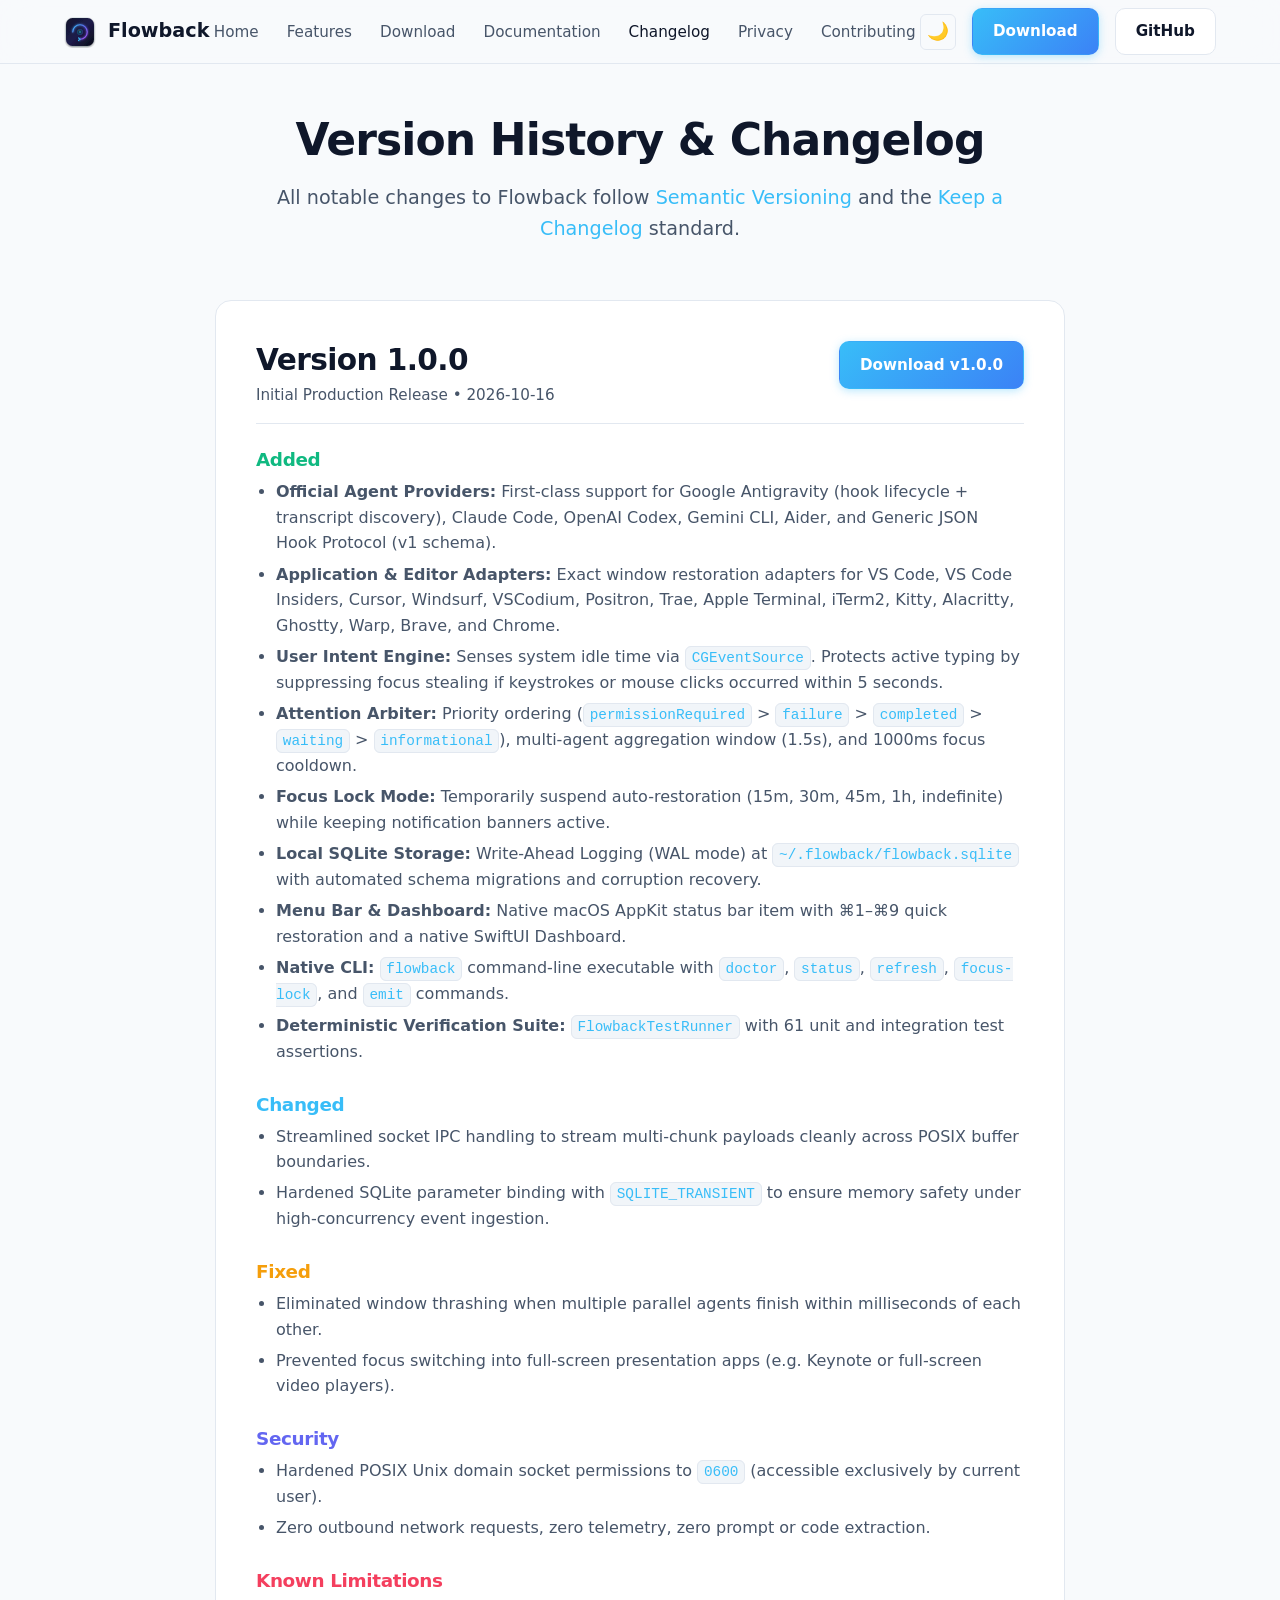
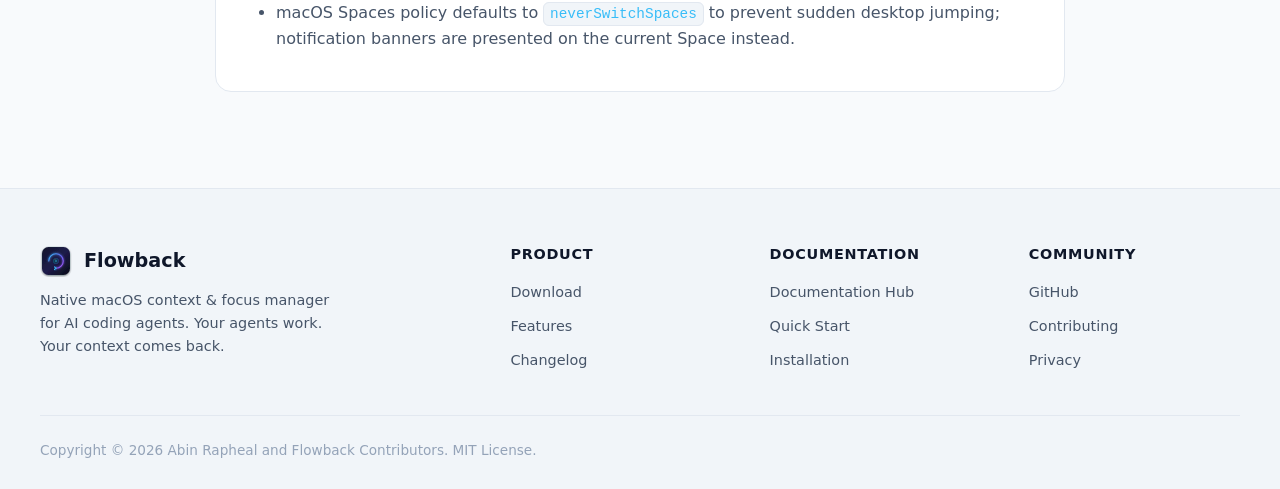
==== Website/changelog/index.html @ 53be1f95 "feat(website): create static marketing, documentation, and download website" ====
<!DOCTYPE html>
<html lang="en" data-theme="dark">
<head>
  <meta charset="UTF-8">
  <meta name="viewport" content="width=device-width, initial-scale=1.0">
  <title>Changelog — Flowback Version History & Release Notes</title>
  <meta name="description" content="Detailed release history and changelog for Flowback macOS focus manager: new features, bug fixes, performance improvements, and known limitations.">
  <link rel="canonical" href="https://rapheljr.github.io/flowback/changelog/">
  
  <meta property="og:type" content="website">
  <meta property="og:url" content="https://rapheljr.github.io/flowback/changelog/">
  <meta property="og:title" content="Flowback Changelog & Release Notes">
  <meta property="og:description" content="Track every versioned release of Flowback for macOS.">
  <meta property="og:image" content="https://rapheljr.github.io/flowback/assets/flowback-banner.svg">

  <link rel="icon" type="image/svg+xml" href="../assets/flowback-icon.svg">
  <link rel="stylesheet" href="../css/main.css">
</head>
<body>

  <!-- Navigation Bar -->
  <header class="site-header">
    <div class="header-container">
      <a href="../" class="brand" aria-label="Flowback Home">
        <img src="../assets/flowback-icon.svg" alt="Flowback Logo" class="brand-icon">
        <span>Flowback</span>
      </a>

      <nav>
        <ul class="nav-links" id="navLinks">
          <li><a href="../">Home</a></li>
          <li><a href="../features/">Features</a></li>
          <li><a href="../download/">Download</a></li>
          <li><a href="../docs/">Documentation</a></li>
          <li><a href="./" class="active">Changelog</a></li>
          <li><a href="../privacy/">Privacy</a></li>
          <li><a href="../contributing/">Contributing</a></li>
        </ul>
      </nav>

      <div class="nav-actions">
        <button class="theme-toggle" id="themeToggle" title="Toggle color theme" aria-label="Toggle theme">☀️</button>
        <a href="../download/" class="btn btn-primary">Download</a>
        <a href="https://github.com/rapheljr/flowback" class="btn btn-secondary" target="_blank" rel="noopener noreferrer">GitHub</a>
        <button class="mobile-menu-btn" id="mobileMenuBtn" aria-label="Toggle navigation menu">☰</button>
      </div>
    </div>
  </header>

  <main class="container">
    <div class="page-header">
      <h1>Version History &amp; Changelog</h1>
      <p>All notable changes to Flowback follow <a href="https://semver.org/" target="_blank" rel="noopener noreferrer">Semantic Versioning</a> and the <a href="https://keepachangelog.com/" target="_blank" rel="noopener noreferrer">Keep a Changelog</a> standard.</p>
    </div>

    <!-- Release Entry: v1.0.0 -->
    <article class="card" style="max-width: 850px; margin: 0 auto 3rem auto; padding: 2.5rem;">
      <div style="display: flex; justify-content: space-between; align-items: baseline; flex-wrap: wrap; gap: 1rem; margin-bottom: 1.5rem; border-bottom: 1px solid var(--border-subtle); padding-bottom: 1rem;">
        <div>
          <h2 style="margin: 0; font-size: 1.85rem;">Version 1.0.0</h2>
          <div style="color: var(--text-secondary); font-size: 0.95rem; margin-top: 0.25rem;">Initial Production Release • 2026-10-16</div>
        </div>
        <div>
          <a href="../download/" class="btn btn-primary">Download v1.0.0</a>
        </div>
      </div>

      <div style="display: flex; flex-direction: column; gap: 1.75rem;">
        <!-- Added -->
        <div>
          <h3 style="color: var(--accent-emerald); font-size: 1.15rem; margin-bottom: 0.5rem;">Added</h3>
          <ul style="margin-left: 1.25rem; color: var(--text-secondary); display: flex; flex-direction: column; gap: 0.35rem;">
            <li><strong>Official Agent Providers:</strong> First-class support for Google Antigravity (hook lifecycle + transcript discovery), Claude Code, OpenAI Codex, Gemini CLI, Aider, and Generic JSON Hook Protocol (v1 schema).</li>
            <li><strong>Application &amp; Editor Adapters:</strong> Exact window restoration adapters for VS Code, VS Code Insiders, Cursor, Windsurf, VSCodium, Positron, Trae, Apple Terminal, iTerm2, Kitty, Alacritty, Ghostty, Warp, Brave, and Chrome.</li>
            <li><strong>User Intent Engine:</strong> Senses system idle time via <code>CGEventSource</code>. Protects active typing by suppressing focus stealing if keystrokes or mouse clicks occurred within 5 seconds.</li>
            <li><strong>Attention Arbiter:</strong> Priority ordering (<code>permissionRequired</code> &gt; <code>failure</code> &gt; <code>completed</code> &gt; <code>waiting</code> &gt; <code>informational</code>), multi-agent aggregation window (1.5s), and 1000ms focus cooldown.</li>
            <li><strong>Focus Lock Mode:</strong> Temporarily suspend auto-restoration (15m, 30m, 45m, 1h, indefinite) while keeping notification banners active.</li>
            <li><strong>Local SQLite Storage:</strong> Write-Ahead Logging (WAL mode) at <code>~/.flowback/flowback.sqlite</code> with automated schema migrations and corruption recovery.</li>
            <li><strong>Menu Bar &amp; Dashboard:</strong> Native macOS AppKit status bar item with ⌘1–⌘9 quick restoration and a native SwiftUI Dashboard.</li>
            <li><strong>Native CLI:</strong> <code>flowback</code> command-line executable with <code>doctor</code>, <code>status</code>, <code>refresh</code>, <code>focus-lock</code>, and <code>emit</code> commands.</li>
            <li><strong>Deterministic Verification Suite:</strong> <code>FlowbackTestRunner</code> with 61 unit and integration test assertions.</li>
          </ul>
        </div>

        <!-- Changed -->
        <div>
          <h3 style="color: var(--accent-cyan); font-size: 1.15rem; margin-bottom: 0.5rem;">Changed</h3>
          <ul style="margin-left: 1.25rem; color: var(--text-secondary); display: flex; flex-direction: column; gap: 0.35rem;">
            <li>Streamlined socket IPC handling to stream multi-chunk payloads cleanly across POSIX buffer boundaries.</li>
            <li>Hardened SQLite parameter binding with <code>SQLITE_TRANSIENT</code> to ensure memory safety under high-concurrency event ingestion.</li>
          </ul>
        </div>

        <!-- Fixed -->
        <div>
          <h3 style="color: var(--accent-amber); font-size: 1.15rem; margin-bottom: 0.5rem;">Fixed</h3>
          <ul style="margin-left: 1.25rem; color: var(--text-secondary); display: flex; flex-direction: column; gap: 0.35rem;">
            <li>Eliminated window thrashing when multiple parallel agents finish within milliseconds of each other.</li>
            <li>Prevented focus switching into full-screen presentation apps (e.g. Keynote or full-screen video players).</li>
          </ul>
        </div>

        <!-- Security -->
        <div>
          <h3 style="color: var(--accent-indigo); font-size: 1.15rem; margin-bottom: 0.5rem;">Security</h3>
          <ul style="margin-left: 1.25rem; color: var(--text-secondary); display: flex; flex-direction: column; gap: 0.35rem;">
            <li>Hardened POSIX Unix domain socket permissions to <code>0600</code> (accessible exclusively by current user).</li>
            <li>Zero outbound network requests, zero telemetry, zero prompt or code extraction.</li>
          </ul>
        </div>

        <!-- Known Limitations -->
        <div>
          <h3 style="color: var(--accent-rose); font-size: 1.15rem; margin-bottom: 0.5rem;">Known Limitations</h3>
          <ul style="margin-left: 1.25rem; color: var(--text-secondary); display: flex; flex-direction: column; gap: 0.35rem;">
            <li>macOS Spaces policy defaults to <code>neverSwitchSpaces</code> to prevent sudden desktop jumping; notification banners are presented on the current Space instead.</li>
          </ul>
        </div>
      </div>
    </article>
  </main>

  <!-- Footer -->
  <footer class="site-footer">
    <div class="footer-container">
      <div class="footer-brand">
        <div class="brand">
          <img src="../assets/flowback-icon.svg" alt="Flowback" class="brand-icon">
          <span>Flowback</span>
        </div>
        <p>Native macOS context &amp; focus manager for AI coding agents. Your agents work. Your context comes back.</p>
      </div>
      <div class="footer-col">
        <h4>Product</h4>
        <ul>
          <li><a href="../download/">Download</a></li>
          <li><a href="../features/">Features</a></li>
          <li><a href="./">Changelog</a></li>
        </ul>
      </div>
      <div class="footer-col">
        <h4>Documentation</h4>
        <ul>
          <li><a href="../docs/">Documentation Hub</a></li>
          <li><a href="../docs/#quickstart">Quick Start</a></li>
          <li><a href="../docs/#installation">Installation</a></li>
        </ul>
      </div>
      <div class="footer-col">
        <h4>Community</h4>
        <ul>
          <li><a href="https://github.com/rapheljr/flowback" target="_blank" rel="noopener noreferrer">GitHub</a></li>
          <li><a href="../contributing/">Contributing</a></li>
          <li><a href="../privacy/">Privacy</a></li>
        </ul>
      </div>
    </div>
    <div class="footer-bottom">
      <div>Copyright &copy; 2026 Abin Rapheal and Flowback Contributors. MIT License.</div>
    </div>
  </footer>

  <script src="../js/main.js"></script>
</body>
</html>
---- Website/css/main.css ----
/* Flowback Modern Design System - macOS Native Aesthetic */

:root {
  --font-sans: -apple-system, BlinkMacSystemFont, "SF Pro Display", "SF Pro Text", system-ui, -system-ui, sans-serif;
  --font-mono: "SF Mono", ui-monospace, Menlo, Monaco, Consolas, monospace;

  /* Color Palette - Dark Mode (Default) */
  --bg-primary: #0a0d14;
  --bg-secondary: #10141e;
  --bg-card: #151a26;
  --bg-card-hover: #1c2233;
  --bg-elevated: #22293d;
  --border-subtle: #232a3b;
  --border-bright: #38435d;
  
  --text-primary: #f8fafc;
  --text-secondary: #94a3b8;
  --text-muted: #64748b;
  --text-inverted: #0a0d14;

  --accent-cyan: #38bdf8;
  --accent-blue: #3b82f6;
  --accent-indigo: #6366f1;
  --accent-purple: #a855f7;
  --accent-emerald: #10b981;
  --accent-amber: #f59e0b;
  --accent-rose: #f43f5e;

  --shadow-sm: 0 1px 2px rgba(0, 0, 0, 0.4);
  --shadow-md: 0 4px 12px rgba(0, 0, 0, 0.5);
  --shadow-lg: 0 12px 32px rgba(0, 0, 0, 0.65);
  --shadow-glow: 0 0 32px rgba(56, 189, 248, 0.15);

  --radius-sm: 6px;
  --radius-md: 10px;
  --radius-lg: 16px;
  --radius-full: 9999px;

  --max-width: 1200px;
  --header-height: 64px;
}

[data-theme="light"] {
  --bg-primary: #f8fafc;
  --bg-secondary: #f1f5f9;
  --bg-card: #ffffff;
  --bg-card-hover: #f8fafc;
  --bg-elevated: #e2e8f0;
  --border-subtle: #e2e8f0;
  --border-bright: #cbd5e1;
  
  --text-primary: #0f172a;
  --text-secondary: #475569;
  --text-muted: #94a3b8;
  --text-inverted: #ffffff;

  --shadow-sm: 0 1px 2px rgba(0, 0, 0, 0.05);
  --shadow-md: 0 4px 12px rgba(0, 0, 0, 0.08);
  --shadow-lg: 0 12px 32px rgba(0, 0, 0, 0.12);
  --shadow-glow: 0 0 32px rgba(56, 189, 248, 0.2);
}

/* Base Styles */
* {
  box-sizing: border-box;
  margin: 0;
  padding: 0;
}

html {
  font-family: var(--font-sans);
  background-color: var(--bg-primary);
  color: var(--text-primary);
  line-height: 1.6;
  scroll-behavior: smooth;
  -webkit-font-smoothing: antialiased;
}

body {
  min-height: 100vh;
  display: flex;
  flex-direction: column;
  background-color: var(--bg-primary);
}

a {
  color: var(--accent-cyan);
  text-decoration: none;
  transition: color 0.15s ease;
}

a:hover {
  color: var(--accent-blue);
}

p {
  margin-bottom: 1rem;
  color: var(--text-secondary);
}

h1, h2, h3, h4, h5, h6 {
  color: var(--text-primary);
  font-weight: 700;
  line-height: 1.25;
  margin-bottom: 0.75rem;
  letter-spacing: -0.02em;
}

h1 { font-size: 2.75rem; }
h2 { font-size: 2rem; }
h3 { font-size: 1.35rem; }

code, pre {
  font-family: var(--font-mono);
}

code {
  background-color: var(--bg-secondary);
  color: var(--accent-cyan);
  padding: 0.2em 0.4em;
  border-radius: var(--radius-sm);
  font-size: 0.9em;
  border: 1px solid var(--border-subtle);
}

pre {
  background-color: var(--bg-secondary);
  border: 1px solid var(--border-subtle);
  border-radius: var(--radius-md);
  padding: 1.25rem;
  overflow-x: auto;
  margin-bottom: 1.25rem;
  color: var(--text-primary);
  font-size: 0.9rem;
}

pre code {
  background: none;
  border: none;
  padding: 0;
  color: inherit;
}

/* Header & Navigation */
.site-header {
  position: sticky;
  top: 0;
  z-index: 100;
  height: var(--header-height);
  background-color: rgba(10, 13, 20, 0.85);
  backdrop-filter: blur(16px);
  -webkit-backdrop-filter: blur(16px);
  border-bottom: 1px solid var(--border-subtle);
  display: flex;
  align-items: center;
}

[data-theme="light"] .site-header {
  background-color: rgba(248, 250, 252, 0.85);
}

.header-container {
  max-width: var(--max-width);
  width: 100%;
  margin: 0 auto;
  padding: 0 1.5rem;
  display: flex;
  align-items: center;
  justify-content: space-between;
}

.brand {
  display: flex;
  align-items: center;
  gap: 0.75rem;
  font-size: 1.2rem;
  font-weight: 800;
  color: var(--text-primary);
}

.brand-icon {
  width: 32px;
  height: 32px;
  border-radius: 8px;
}

.nav-links {
  display: flex;
  align-items: center;
  gap: 1.75rem;
  list-style: none;
}

.nav-links a {
  color: var(--text-secondary);
  font-size: 0.95rem;
  font-weight: 500;
}

.nav-links a:hover,
.nav-links a.active {
  color: var(--text-primary);
}

.nav-actions {
  display: flex;
  align-items: center;
  gap: 1rem;
}

.theme-toggle {
  background: none;
  border: 1px solid var(--border-subtle);
  color: var(--text-secondary);
  width: 36px;
  height: 36px;
  border-radius: var(--radius-sm);
  cursor: pointer;
  display: flex;
  align-items: center;
  justify-content: center;
  font-size: 1.1rem;
  transition: all 0.15s ease;
}

.theme-toggle:hover {
  background-color: var(--bg-card);
  color: var(--text-primary);
  border-color: var(--border-bright);
}

.mobile-menu-btn {
  display: none;
  background: none;
  border: 1px solid var(--border-subtle);
  color: var(--text-primary);
  padding: 0.5rem;
  border-radius: var(--radius-sm);
  cursor: pointer;
}

/* Buttons */
.btn {
  display: inline-flex;
  align-items: center;
  justify-content: center;
  gap: 0.5rem;
  padding: 0.65rem 1.25rem;
  font-size: 0.95rem;
  font-weight: 600;
  border-radius: var(--radius-md);
  cursor: pointer;
  transition: all 0.15s ease;
  border: 1px solid transparent;
}

.btn-primary {
  background: linear-gradient(135deg, var(--accent-cyan), var(--accent-blue));
  color: #ffffff;
  box-shadow: 0 2px 8px rgba(56, 189, 248, 0.35);
}

.btn-primary:hover {
  box-shadow: 0 4px 16px rgba(56, 189, 248, 0.5);
  color: #ffffff;
  transform: translateY(-1px);
}

.btn-secondary {
  background-color: var(--bg-card);
  border-color: var(--border-subtle);
  color: var(--text-primary);
}

.btn-secondary:hover {
  background-color: var(--bg-card-hover);
  border-color: var(--border-bright);
  color: var(--text-primary);
  transform: translateY(-1px);
}

.btn-lg {
  padding: 0.85rem 1.75rem;
  font-size: 1.05rem;
}

/* Badges */
.badge {
  display: inline-flex;
  align-items: center;
  gap: 0.35rem;
  padding: 0.25rem 0.65rem;
  border-radius: var(--radius-full);
  font-size: 0.75rem;
  font-weight: 700;
  text-transform: uppercase;
  letter-spacing: 0.05em;
}

.badge-supported {
  background-color: rgba(16, 185, 129, 0.15);
  color: var(--accent-emerald);
  border: 1px solid rgba(16, 185, 129, 0.3);
}

.badge-partial {
  background-color: rgba(245, 158, 11, 0.15);
  color: var(--accent-amber);
  border: 1px solid rgba(245, 158, 11, 0.3);
}

.badge-planned {
  background-color: rgba(99, 102, 241, 0.15);
  color: var(--accent-indigo);
  border: 1px solid rgba(99, 102, 241, 0.3);
}

.badge-neutral {
  background-color: var(--bg-secondary);
  color: var(--text-secondary);
  border: 1px solid var(--border-subtle);
}

/* Layout Containers */
.container {
  max-width: var(--max-width);
  margin: 0 auto;
  padding: 3rem 1.5rem;
  width: 100%;
}

.page-header {
  text-align: center;
  max-width: 800px;
  margin: 0 auto 3.5rem auto;
}

.page-header h1 {
  margin-bottom: 1rem;
}

.page-header p {
  font-size: 1.2rem;
  color: var(--text-secondary);
}

/* Hero Section */
.hero {
  padding: 4.5rem 1.5rem 3rem 1.5rem;
  text-align: center;
  position: relative;
  overflow: hidden;
}

.hero-tagline {
  font-size: 1.05rem;
  font-weight: 700;
  text-transform: uppercase;
  letter-spacing: 0.1em;
  color: var(--accent-cyan);
  margin-bottom: 1rem;
}

.hero h1 {
  font-size: 3.5rem;
  font-weight: 800;
  letter-spacing: -0.03em;
  max-width: 850px;
  margin: 0 auto 1.5rem auto;
  background: linear-gradient(135deg, var(--text-primary) 30%, var(--text-secondary));
  -webkit-background-clip: text;
  -webkit-text-fill-color: transparent;
}

.hero p {
  font-size: 1.25rem;
  max-width: 680px;
  margin: 0 auto 2rem auto;
  color: var(--text-secondary);
}

.hero-actions {
  display: flex;
  justify-content: center;
  gap: 1rem;
  margin-bottom: 2.5rem;
  flex-wrap: wrap;
}

.hero-preview {
  max-width: 960px;
  margin: 0 auto;
  border-radius: var(--radius-lg);
  overflow: hidden;
  box-shadow: var(--shadow-lg), var(--shadow-glow);
  border: 1px solid var(--border-bright);
}

.hero-preview img,
.hero-preview svg {
  width: 100%;
  height: auto;
  display: block;
}

/* Grid Layouts */
.grid-2 {
  display: grid;
  grid-template-columns: repeat(2, 1fr);
  gap: 2rem;
}

.grid-3 {
  display: grid;
  grid-template-columns: repeat(3, 1fr);
  gap: 1.75rem;
}

/* Cards */
.card {
  background-color: var(--bg-card);
  border: 1px solid var(--border-subtle);
  border-radius: var(--radius-lg);
  padding: 1.75rem;
  transition: all 0.2s ease;
}

.card:hover {
  background-color: var(--bg-card-hover);
  border-color: var(--border-bright);
  transform: translateY(-2px);
  box-shadow: var(--shadow-md);
}

.card-icon {
  font-size: 1.8rem;
  margin-bottom: 1rem;
  color: var(--accent-cyan);
}

.card h3 {
  margin-bottom: 0.5rem;
}

/* Comparison Table */
.table-container {
  overflow-x: auto;
  margin: 2rem 0;
  border: 1px solid var(--border-subtle);
  border-radius: var(--radius-lg);
  background-color: var(--bg-card);
}

table {
  width: 100%;
  border-collapse: collapse;
  text-align: left;
}

th, td {
  padding: 1rem 1.25rem;
  border-bottom: 1px solid var(--border-subtle);
}

th {
  background-color: var(--bg-secondary);
  color: var(--text-primary);
  font-weight: 600;
  font-size: 0.9rem;
  text-transform: uppercase;
  letter-spacing: 0.05em;
}

tr:last-child td {
  border-bottom: none;
}

/* FAQ Accordion */
.faq-list {
  display: flex;
  flex-direction: column;
  gap: 1rem;
  max-width: 800px;
  margin: 0 auto;
}

.faq-item {
  border: 1px solid var(--border-subtle);
  border-radius: var(--radius-md);
  background-color: var(--bg-card);
  overflow: hidden;
}

.faq-question {
  padding: 1.25rem;
  cursor: pointer;
  display: flex;
  justify-content: space-between;
  align-items: center;
  font-weight: 600;
  color: var(--text-primary);
}

.faq-question::after {
  content: "+";
  font-size: 1.25rem;
  color: var(--text-secondary);
}

.faq-item.active .faq-question::after {
  content: "−";
}

.faq-answer {
  display: none;
  padding: 0 1.25rem 1.25rem 1.25rem;
  color: var(--text-secondary);
}

.faq-item.active .faq-answer {
  display: block;
}

/* Footer */
.site-footer {
  margin-top: auto;
  background-color: var(--bg-secondary);
  border-top: 1px solid var(--border-subtle);
  padding: 3.5rem 1.5rem 2rem 1.5rem;
}

.footer-container {
  max-width: var(--max-width);
  margin: 0 auto;
  display: grid;
  grid-template-columns: 2fr repeat(3, 1fr);
  gap: 3rem;
  margin-bottom: 2.5rem;
}

.footer-brand p {
  margin-top: 0.75rem;
  max-width: 300px;
  font-size: 0.9rem;
}

.footer-col h4 {
  font-size: 0.9rem;
  text-transform: uppercase;
  letter-spacing: 0.05em;
  color: var(--text-primary);
  margin-bottom: 1rem;
}

.footer-col ul {
  list-style: none;
  display: flex;
  flex-direction: column;
  gap: 0.5rem;
}

.footer-col a {
  color: var(--text-secondary);
  font-size: 0.9rem;
}

.footer-col a:hover {
  color: var(--text-primary);
}

.footer-bottom {
  max-width: var(--max-width);
  margin: 0 auto;
  padding-top: 1.5rem;
  border-top: 1px solid var(--border-subtle);
  display: flex;
  justify-content: space-between;
  align-items: center;
  font-size: 0.85rem;
  color: var(--text-muted);
}

/* Responsive Media Queries */
@media (max-width: 900px) {
  .hero h1 { font-size: 2.5rem; }
  .grid-3 { grid-template-columns: 1fr; }
  .grid-2 { grid-template-columns: 1fr; }
  .footer-container { grid-template-columns: 1fr 1fr; }
}

@media (max-width: 680px) {
  .nav-links { display: none; }
  .nav-links.open {
    display: flex;
    flex-direction: column;
    position: absolute;
    top: var(--header-height);
    left: 0;
    right: 0;
    background-color: var(--bg-card);
    padding: 1.5rem;
    border-bottom: 1px solid var(--border-subtle);
    gap: 1rem;
  }
  .mobile-menu-btn { display: block; }
  .footer-container { grid-template-columns: 1fr; }
  .footer-bottom { flex-direction: column; gap: 0.75rem; text-align: center; }
}
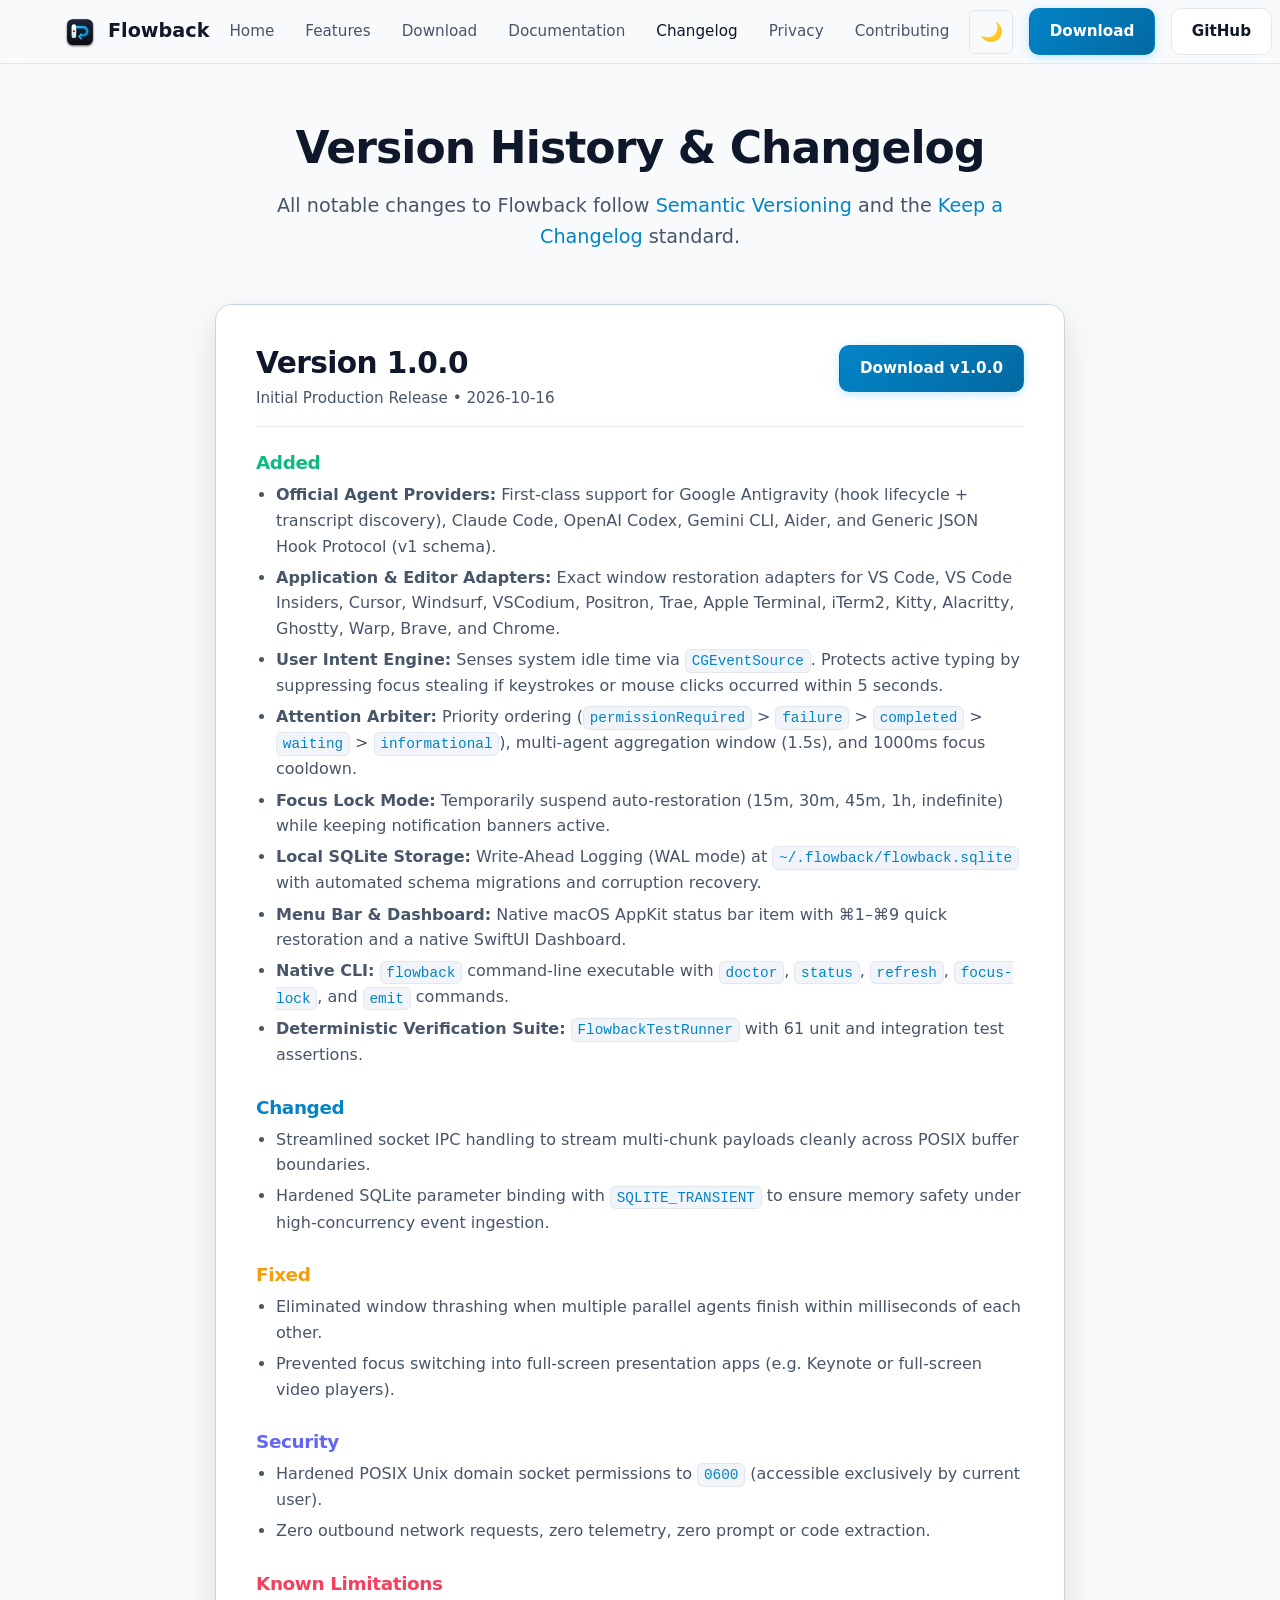
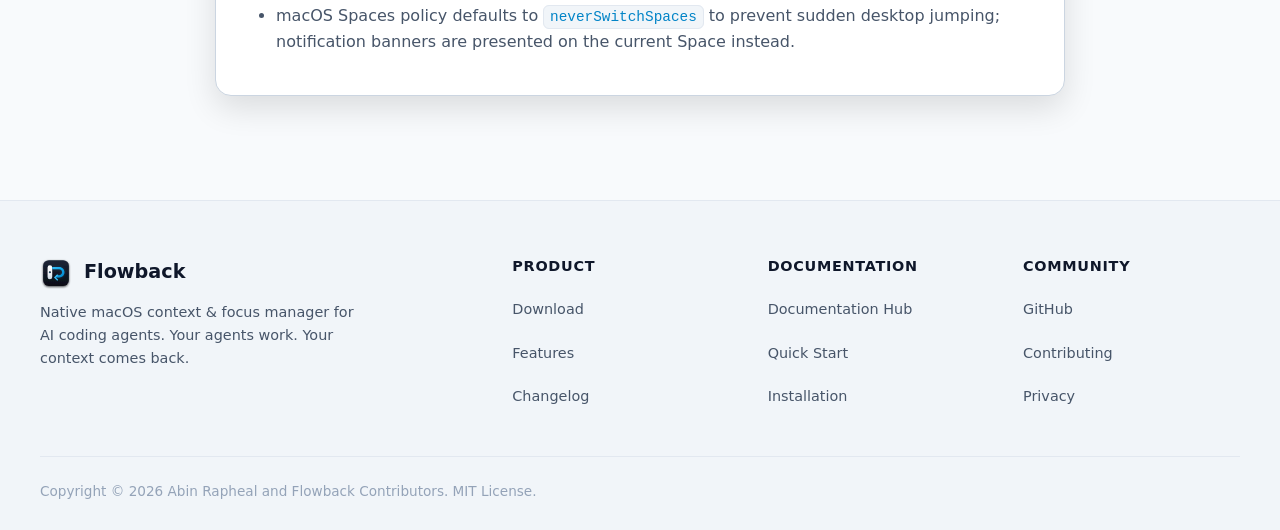
==== commit c29249d1: "fix(ci): update runners to macos-15, resolve SwiftLint violations, and enhance responsive website" ====
--- a/Website/changelog/index.html
+++ b/Website/changelog/index.html
@@ -17,6 +17,7 @@
   <link rel="stylesheet" href="../css/main.css">
 </head>
 <body>
+  <a href="#main" class="skip-link">Skip to main content</a>
 
   <!-- Navigation Bar -->
   <header class="site-header">
@@ -26,7 +27,7 @@
         <span>Flowback</span>
       </a>
 
-      <nav>
+      <nav aria-label="Primary Navigation">
         <ul class="nav-links" id="navLinks">
           <li><a href="../">Home</a></li>
           <li><a href="../features/">Features</a></li>
@@ -35,26 +36,30 @@
           <li><a href="./" class="active">Changelog</a></li>
           <li><a href="../privacy/">Privacy</a></li>
           <li><a href="../contributing/">Contributing</a></li>
+          <li class="mobile-nav-actions">
+            <a href="../download/" class="btn btn-primary">⬇️ Download for macOS</a>
+            <a href="https://github.com/rapheljr/flowback" class="btn btn-secondary" target="_blank" rel="noopener noreferrer">★ View on GitHub</a>
+          </li>
         </ul>
       </nav>
 
       <div class="nav-actions">
         <button class="theme-toggle" id="themeToggle" title="Toggle color theme" aria-label="Toggle theme">☀️</button>
-        <a href="../download/" class="btn btn-primary">Download</a>
-        <a href="https://github.com/rapheljr/flowback" class="btn btn-secondary" target="_blank" rel="noopener noreferrer">GitHub</a>
-        <button class="mobile-menu-btn" id="mobileMenuBtn" aria-label="Toggle navigation menu">☰</button>
+        <a href="../download/" class="btn btn-primary header-cta">Download</a>
+        <a href="https://github.com/rapheljr/flowback" class="btn btn-secondary header-cta" target="_blank" rel="noopener noreferrer">GitHub</a>
+        <button class="mobile-menu-btn" id="mobileMenuBtn" aria-label="Toggle navigation menu" aria-expanded="false" aria-controls="navLinks">☰</button>
       </div>
     </div>
   </header>
 
-  <main class="container">
+  <main id="main" class="container">
     <div class="page-header">
       <h1>Version History &amp; Changelog</h1>
       <p>All notable changes to Flowback follow <a href="https://semver.org/" target="_blank" rel="noopener noreferrer">Semantic Versioning</a> and the <a href="https://keepachangelog.com/" target="_blank" rel="noopener noreferrer">Keep a Changelog</a> standard.</p>
     </div>
 
     <!-- Release Entry: v1.0.0 -->
-    <article class="card" style="max-width: 850px; margin: 0 auto 3rem auto; padding: 2.5rem;">
+    <article class="card card-featured">
       <div style="display: flex; justify-content: space-between; align-items: baseline; flex-wrap: wrap; gap: 1rem; margin-bottom: 1.5rem; border-bottom: 1px solid var(--border-subtle); padding-bottom: 1rem;">
         <div>
           <h2 style="margin: 0; font-size: 1.85rem;">Version 1.0.0</h2>
--- a/Website/css/main.css
+++ b/Website/css/main.css
@@ -38,6 +38,7 @@
 
   --max-width: 1200px;
   --header-height: 64px;
+  --container-padding: clamp(1rem, 3.5vw, 1.5rem);
 }
 
 [data-theme="light"] {
@@ -54,10 +55,14 @@
   --text-muted: #94a3b8;
   --text-inverted: #ffffff;
 
+  /* WCAG AA/AAA compliant Deep Focus Blue for Light Mode per Brand Guidelines */
+  --accent-cyan: #0284c7;
+  --accent-blue: #0369a1;
+
   --shadow-sm: 0 1px 2px rgba(0, 0, 0, 0.05);
   --shadow-md: 0 4px 12px rgba(0, 0, 0, 0.08);
   --shadow-lg: 0 12px 32px rgba(0, 0, 0, 0.12);
-  --shadow-glow: 0 0 32px rgba(56, 189, 248, 0.2);
+  --shadow-glow: 0 0 32px rgba(2, 132, 199, 0.12);
 }
 
 /* Base Styles */
@@ -78,9 +83,42 @@
 
 body {
   min-height: 100vh;
+  min-height: 100dvh;
   display: flex;
   flex-direction: column;
   background-color: var(--bg-primary);
+  padding-left: env(safe-area-inset-left);
+  padding-right: env(safe-area-inset-right);
+}
+
+body.nav-open {
+  overflow: hidden;
+}
+
+/* Accessibility Focus States */
+:focus-visible {
+  outline: 2px solid var(--accent-cyan);
+  outline-offset: 3px;
+  border-radius: var(--radius-sm);
+}
+
+.skip-link {
+  position: absolute;
+  top: -120px;
+  left: 1rem;
+  background: var(--accent-cyan);
+  color: #000000;
+  padding: 0.75rem 1.25rem;
+  font-weight: 700;
+  border-radius: var(--radius-md);
+  z-index: 1000;
+  transition: top 0.2s ease;
+  text-decoration: none;
+  box-shadow: var(--shadow-md);
+}
+
+.skip-link:focus {
+  top: 1rem;
 }
 
 a {
@@ -96,6 +134,7 @@
 p {
   margin-bottom: 1rem;
   color: var(--text-secondary);
+  max-width: 75ch;
 }
 
 h1, h2, h3, h4, h5, h6 {
@@ -104,12 +143,14 @@
   line-height: 1.25;
   margin-bottom: 0.75rem;
   letter-spacing: -0.02em;
-}
-
-h1 { font-size: 2.75rem; }
-h2 { font-size: 2rem; }
-h3 { font-size: 1.35rem; }
-
+  overflow-wrap: break-word;
+}
+
+h1 { font-size: clamp(2.1rem, 4.5vw, 2.75rem); }
+h2 { font-size: clamp(1.6rem, 3.5vw, 2rem); }
+h3 { font-size: clamp(1.2rem, 2.5vw, 1.35rem); }
+
+/* Code & Pre */
 code, pre {
   font-family: var(--font-mono);
 }
@@ -121,6 +162,8 @@
   border-radius: var(--radius-sm);
   font-size: 0.9em;
   border: 1px solid var(--border-subtle);
+  overflow-wrap: break-word;
+  word-break: break-word;
 }
 
 pre {
@@ -128,10 +171,14 @@
   border: 1px solid var(--border-subtle);
   border-radius: var(--radius-md);
   padding: 1.25rem;
+  padding-top: 1.25rem;
   overflow-x: auto;
   margin-bottom: 1.25rem;
   color: var(--text-primary);
   font-size: 0.9rem;
+  max-width: 100%;
+  -webkit-overflow-scrolling: touch;
+  position: relative;
 }
 
 pre code {
@@ -139,6 +186,33 @@
   border: none;
   padding: 0;
   color: inherit;
+  white-space: pre;
+  word-break: normal;
+  overflow-wrap: normal;
+}
+
+/* Copy Button for Code Blocks */
+.copy-btn {
+  position: absolute;
+  right: 10px;
+  top: 10px;
+  font-size: 11px;
+  min-height: 28px;
+  min-width: 48px;
+  padding: 4px 10px;
+  background: var(--bg-card);
+  color: var(--text-secondary);
+  border: 1px solid var(--border-subtle);
+  border-radius: var(--radius-sm);
+  cursor: pointer;
+  transition: all 0.15s ease;
+  z-index: 2;
+}
+
+.copy-btn:hover {
+  background: var(--bg-card-hover);
+  color: var(--text-primary);
+  border-color: var(--border-bright);
 }
 
 /* Header & Navigation */
@@ -163,10 +237,11 @@
   max-width: var(--max-width);
   width: 100%;
   margin: 0 auto;
-  padding: 0 1.5rem;
+  padding: 0 var(--container-padding);
   display: flex;
   align-items: center;
   justify-content: space-between;
+  gap: 1rem;
 }
 
 .brand {
@@ -175,6 +250,12 @@
   gap: 0.75rem;
   font-size: 1.2rem;
   font-weight: 800;
+  color: var(--text-primary);
+  text-decoration: none;
+  flex-shrink: 0;
+}
+
+.brand:hover {
   color: var(--text-primary);
 }
 
@@ -182,12 +263,13 @@
   width: 32px;
   height: 32px;
   border-radius: 8px;
+  display: block;
 }
 
 .nav-links {
   display: flex;
   align-items: center;
-  gap: 1.75rem;
+  gap: clamp(0.75rem, 1.8vw, 1.75rem);
   list-style: none;
 }
 
@@ -195,6 +277,10 @@
   color: var(--text-secondary);
   font-size: 0.95rem;
   font-weight: 500;
+  padding: 0.5rem 0.25rem;
+  display: inline-flex;
+  align-items: center;
+  white-space: nowrap;
 }
 
 .nav-links a:hover,
@@ -202,24 +288,31 @@
   color: var(--text-primary);
 }
 
+.mobile-nav-actions {
+  display: none;
+}
+
 .nav-actions {
   display: flex;
   align-items: center;
-  gap: 1rem;
+  gap: clamp(0.5rem, 1.2vw, 1rem);
+  flex-shrink: 0;
 }
 
 .theme-toggle {
   background: none;
   border: 1px solid var(--border-subtle);
   color: var(--text-secondary);
-  width: 36px;
-  height: 36px;
+  width: 44px;
+  height: 44px;
+  min-width: 44px;
+  min-height: 44px;
   border-radius: var(--radius-sm);
   cursor: pointer;
   display: flex;
   align-items: center;
   justify-content: center;
-  font-size: 1.1rem;
+  font-size: 1.15rem;
   transition: all 0.15s ease;
 }
 
@@ -234,9 +327,21 @@
   background: none;
   border: 1px solid var(--border-subtle);
   color: var(--text-primary);
-  padding: 0.5rem;
+  width: 44px;
+  height: 44px;
+  min-width: 44px;
+  min-height: 44px;
   border-radius: var(--radius-sm);
   cursor: pointer;
+  align-items: center;
+  justify-content: center;
+  font-size: 1.35rem;
+  transition: all 0.15s ease;
+}
+
+.mobile-menu-btn:hover {
+  background-color: var(--bg-card);
+  border-color: var(--border-bright);
 }
 
 /* Buttons */
@@ -246,23 +351,26 @@
   justify-content: center;
   gap: 0.5rem;
   padding: 0.65rem 1.25rem;
+  min-height: 44px;
   font-size: 0.95rem;
   font-weight: 600;
   border-radius: var(--radius-md);
   cursor: pointer;
   transition: all 0.15s ease;
   border: 1px solid transparent;
+  text-decoration: none;
+  white-space: nowrap;
 }
 
 .btn-primary {
   background: linear-gradient(135deg, var(--accent-cyan), var(--accent-blue));
-  color: #ffffff;
+  color: #ffffff !important;
   box-shadow: 0 2px 8px rgba(56, 189, 248, 0.35);
 }
 
 .btn-primary:hover {
   box-shadow: 0 4px 16px rgba(56, 189, 248, 0.5);
-  color: #ffffff;
+  color: #ffffff !important;
   transform: translateY(-1px);
 }
 
@@ -282,6 +390,7 @@
 .btn-lg {
   padding: 0.85rem 1.75rem;
   font-size: 1.05rem;
+  min-height: 48px;
 }
 
 /* Badges */
@@ -295,6 +404,9 @@
   font-weight: 700;
   text-transform: uppercase;
   letter-spacing: 0.05em;
+  white-space: normal;
+  text-align: center;
+  max-width: 100%;
 }
 
 .badge-supported {
@@ -325,14 +437,14 @@
 .container {
   max-width: var(--max-width);
   margin: 0 auto;
-  padding: 3rem 1.5rem;
+  padding: clamp(2rem, 5vw, 3.5rem) var(--container-padding);
   width: 100%;
 }
 
 .page-header {
   text-align: center;
   max-width: 800px;
-  margin: 0 auto 3.5rem auto;
+  margin: 0 auto clamp(2rem, 4vw, 3.5rem) auto;
 }
 
 .page-header h1 {
@@ -340,20 +452,22 @@
 }
 
 .page-header p {
-  font-size: 1.2rem;
-  color: var(--text-secondary);
+  font-size: clamp(1.05rem, 2vw, 1.2rem);
+  color: var(--text-secondary);
+  margin-left: auto;
+  margin-right: auto;
 }
 
 /* Hero Section */
 .hero {
-  padding: 4.5rem 1.5rem 3rem 1.5rem;
+  padding: clamp(2.5rem, 6vw, 4.5rem) var(--container-padding) clamp(2rem, 4vw, 3rem) var(--container-padding);
   text-align: center;
   position: relative;
   overflow: hidden;
 }
 
 .hero-tagline {
-  font-size: 1.05rem;
+  font-size: clamp(0.85rem, 1.8vw, 1.05rem);
   font-weight: 700;
   text-transform: uppercase;
   letter-spacing: 0.1em;
@@ -362,18 +476,19 @@
 }
 
 .hero h1 {
-  font-size: 3.5rem;
+  font-size: clamp(2.2rem, 6vw, 3.5rem);
   font-weight: 800;
   letter-spacing: -0.03em;
   max-width: 850px;
   margin: 0 auto 1.5rem auto;
+  line-height: 1.15;
   background: linear-gradient(135deg, var(--text-primary) 30%, var(--text-secondary));
   -webkit-background-clip: text;
   -webkit-text-fill-color: transparent;
 }
 
 .hero p {
-  font-size: 1.25rem;
+  font-size: clamp(1.05rem, 2vw + 0.3rem, 1.25rem);
   max-width: 680px;
   margin: 0 auto 2rem auto;
   color: var(--text-secondary);
@@ -387,8 +502,19 @@
   flex-wrap: wrap;
 }
 
+.hero-highlights {
+  margin-bottom: 2.5rem;
+  display: flex;
+  justify-content: center;
+  gap: clamp(0.75rem, 2vw, 1.5rem);
+  flex-wrap: wrap;
+  font-size: 0.9rem;
+  color: var(--text-secondary);
+}
+
 .hero-preview {
   max-width: 960px;
+  width: 100%;
   margin: 0 auto;
   border-radius: var(--radius-lg);
   overflow: hidden;
@@ -406,14 +532,20 @@
 /* Grid Layouts */
 .grid-2 {
   display: grid;
-  grid-template-columns: repeat(2, 1fr);
-  gap: 2rem;
+  grid-template-columns: repeat(2, minmax(0, 1fr));
+  gap: clamp(1rem, 2.5vw, 2rem);
 }
 
 .grid-3 {
   display: grid;
-  grid-template-columns: repeat(3, 1fr);
-  gap: 1.75rem;
+  grid-template-columns: repeat(3, minmax(0, 1fr));
+  gap: clamp(1rem, 2vw, 1.75rem);
+}
+
+.grid-2 > *,
+.grid-3 > * {
+  min-width: 0;
+  max-width: 100%;
 }
 
 /* Cards */
@@ -421,8 +553,16 @@
   background-color: var(--bg-card);
   border: 1px solid var(--border-subtle);
   border-radius: var(--radius-lg);
-  padding: 1.75rem;
-  transition: all 0.2s ease;
+  padding: clamp(1.25rem, 3.5vw, 1.75rem);
+  transition: transform 0.2s ease, box-shadow 0.2s ease, border-color 0.2s ease;
+  min-width: 0;
+  max-width: 100%;
+  overflow-wrap: break-word;
+}
+
+.card > * {
+  min-width: 0;
+  max-width: 100%;
 }
 
 .card:hover {
@@ -432,6 +572,14 @@
   box-shadow: var(--shadow-md);
 }
 
+.card-featured {
+  max-width: 850px;
+  margin: 0 auto 3rem auto;
+  padding: clamp(1.25rem, 4vw, 2.5rem);
+  border: 1px solid var(--border-bright);
+  box-shadow: var(--shadow-lg);
+}
+
 .card-icon {
   font-size: 1.8rem;
   margin-bottom: 1rem;
@@ -442,24 +590,50 @@
   margin-bottom: 0.5rem;
 }
 
+.intent-card {
+  flex: 1 1 200px;
+  min-width: 0;
+  background: var(--bg-secondary);
+  padding: 1rem;
+  border-radius: var(--radius-md);
+  border: 1px solid var(--border-subtle);
+}
+
+.download-action-btn {
+  flex: 1 1 220px;
+  min-width: 0;
+  width: 100%;
+}
+
 /* Comparison Table */
 .table-container {
+  width: 100%;
+  max-width: 100%;
   overflow-x: auto;
+  -webkit-overflow-scrolling: touch;
+  overscroll-behavior-x: contain;
   margin: 2rem 0;
   border: 1px solid var(--border-subtle);
   border-radius: var(--radius-lg);
   background-color: var(--bg-card);
 }
 
+.table-container:focus-visible {
+  outline: 2px solid var(--accent-cyan);
+  outline-offset: 2px;
+}
+
 table {
   width: 100%;
+  min-width: 540px;
   border-collapse: collapse;
   text-align: left;
 }
 
 th, td {
-  padding: 1rem 1.25rem;
+  padding: clamp(0.75rem, 2vw, 1.25rem);
   border-bottom: 1px solid var(--border-subtle);
+  vertical-align: top;
 }
 
 th {
@@ -499,12 +673,15 @@
   align-items: center;
   font-weight: 600;
   color: var(--text-primary);
+  min-height: 48px;
 }
 
 .faq-question::after {
   content: "+";
   font-size: 1.25rem;
   color: var(--text-secondary);
+  margin-left: 0.5rem;
+  flex-shrink: 0;
 }
 
 .faq-item.active .faq-question::after {
@@ -526,7 +703,7 @@
   margin-top: auto;
   background-color: var(--bg-secondary);
   border-top: 1px solid var(--border-subtle);
-  padding: 3.5rem 1.5rem 2rem 1.5rem;
+  padding: clamp(2.5rem, 5vw, 3.5rem) var(--container-padding) max(2rem, env(safe-area-inset-bottom)) var(--container-padding);
 }
 
 .footer-container {
@@ -534,13 +711,13 @@
   margin: 0 auto;
   display: grid;
   grid-template-columns: 2fr repeat(3, 1fr);
-  gap: 3rem;
+  gap: clamp(1.5rem, 3vw, 3rem);
   margin-bottom: 2.5rem;
 }
 
 .footer-brand p {
   margin-top: 0.75rem;
-  max-width: 300px;
+  max-width: 320px;
   font-size: 0.9rem;
 }
 
@@ -556,12 +733,16 @@
   list-style: none;
   display: flex;
   flex-direction: column;
-  gap: 0.5rem;
+  gap: 0.35rem;
 }
 
 .footer-col a {
   color: var(--text-secondary);
   font-size: 0.9rem;
+  display: inline-flex;
+  align-items: center;
+  min-height: 38px;
+  padding: 0.2rem 0;
 }
 
 .footer-col a:hover {
@@ -578,31 +759,161 @@
   align-items: center;
   font-size: 0.85rem;
   color: var(--text-muted);
+  flex-wrap: wrap;
+  gap: 0.75rem;
 }
 
 /* Responsive Media Queries */
-@media (max-width: 900px) {
-  .hero h1 { font-size: 2.5rem; }
-  .grid-3 { grid-template-columns: 1fr; }
-  .grid-2 { grid-template-columns: 1fr; }
-  .footer-container { grid-template-columns: 1fr 1fr; }
-}
-
-@media (max-width: 680px) {
-  .nav-links { display: none; }
+
+/* Tablet & Smaller Laptops (<= 1024px) */
+@media (max-width: 1024px) {
+  .nav-links {
+    display: none;
+  }
+
+  .mobile-menu-btn {
+    display: flex;
+  }
+
   .nav-links.open {
     display: flex;
     flex-direction: column;
-    position: absolute;
+    position: fixed;
     top: var(--header-height);
     left: 0;
     right: 0;
+    bottom: 0;
+    background-color: rgba(10, 13, 20, 0.96);
+    backdrop-filter: blur(24px);
+    -webkit-backdrop-filter: blur(24px);
+    padding: 1.5rem var(--container-padding) 3rem var(--container-padding);
+    overflow-y: auto;
+    -webkit-overflow-scrolling: touch;
+    border-bottom: 1px solid var(--border-subtle);
+    gap: 0.5rem;
+    z-index: 99;
+  }
+
+  [data-theme="light"] .nav-links.open {
+    background-color: rgba(248, 250, 252, 0.96);
+  }
+
+  .nav-links.open li {
+    width: 100%;
+  }
+
+  .nav-links.open a {
+    display: flex;
+    align-items: center;
+    font-size: 1.15rem;
+    font-weight: 600;
+    padding: 0.85rem 1rem;
+    border-radius: var(--radius-md);
+    color: var(--text-primary);
+    min-height: 48px;
+    border: 1px solid transparent;
+  }
+
+  .nav-links.open a:hover,
+  .nav-links.open a.active {
     background-color: var(--bg-card);
-    padding: 1.5rem;
-    border-bottom: 1px solid var(--border-subtle);
-    gap: 1rem;
-  }
-  .mobile-menu-btn { display: block; }
-  .footer-container { grid-template-columns: 1fr; }
-  .footer-bottom { flex-direction: column; gap: 0.75rem; text-align: center; }
-}
+    border-color: var(--border-subtle);
+    color: var(--accent-cyan);
+  }
+
+  .mobile-nav-actions {
+    display: flex !important;
+    flex-direction: column;
+    gap: 0.75rem;
+    margin-top: 1rem;
+    padding-top: 1.25rem;
+    border-top: 1px solid var(--border-subtle);
+    width: 100%;
+  }
+
+  .mobile-nav-actions .btn {
+    width: 100%;
+    min-height: 48px;
+  }
+
+  .grid-3 {
+    grid-template-columns: repeat(2, minmax(0, 1fr));
+  }
+
+  .footer-container {
+    grid-template-columns: 1fr 1fr;
+  }
+}
+
+/* Tablet Portrait & Large Mobile Header CTA Adaptation */
+@media (min-width: 681px) and (max-width: 1024px) {
+  .header-cta.btn-secondary {
+    display: none !important;
+  }
+}
+
+/* Mobile Devices (<= 680px) */
+@media (max-width: 680px) {
+  .header-cta {
+    display: none !important;
+  }
+
+  .grid-2,
+  .grid-3 {
+    grid-template-columns: 1fr;
+  }
+
+  .footer-container {
+    grid-template-columns: 1fr;
+    gap: 2rem;
+  }
+
+  .footer-bottom {
+    flex-direction: column;
+    text-align: center;
+  }
+}
+
+/* Small Mobile Screens (<= 480px) */
+@media (max-width: 480px) {
+  .hero-actions {
+    flex-direction: column;
+    align-items: stretch;
+  }
+
+  .hero-actions .btn {
+    width: 100%;
+  }
+
+  .brand span {
+    font-size: 1.1rem;
+  }
+}
+
+/* Very Narrow Mobile Screens (<= 360px) */
+@media (max-width: 360px) {
+  .hero-tagline {
+    font-size: 0.8rem;
+    letter-spacing: 0.05em;
+  }
+
+  .btn {
+    padding: 0.65rem 0.85rem;
+    font-size: 0.9rem;
+  }
+}
+
+/* Motion Preferences */
+@media (prefers-reduced-motion: reduce) {
+  *, *::before, *::after {
+    animation-duration: 0.01ms !important;
+    animation-iteration-count: 1 !important;
+    transition-duration: 0.01ms !important;
+    scroll-behavior: auto !important;
+  }
+
+  .card:hover,
+  .btn:hover {
+    transform: none !important;
+  }
+}
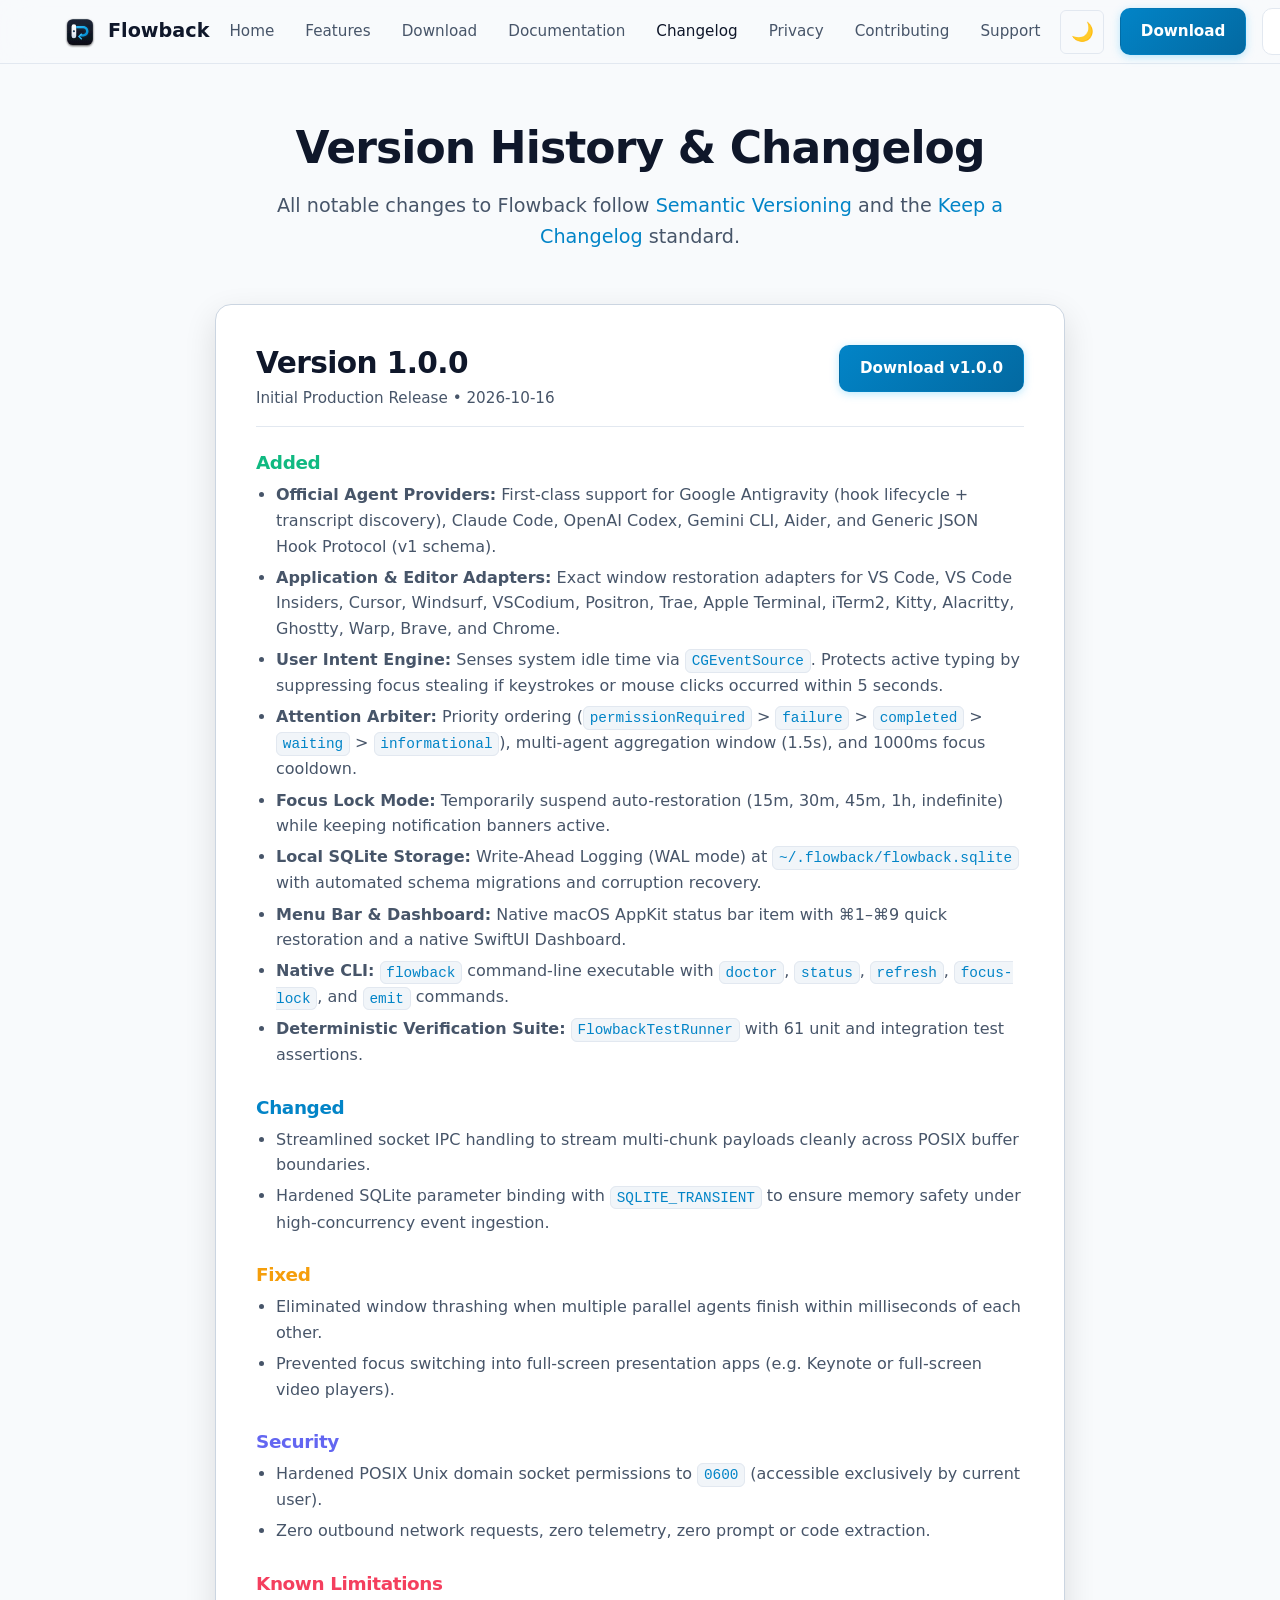
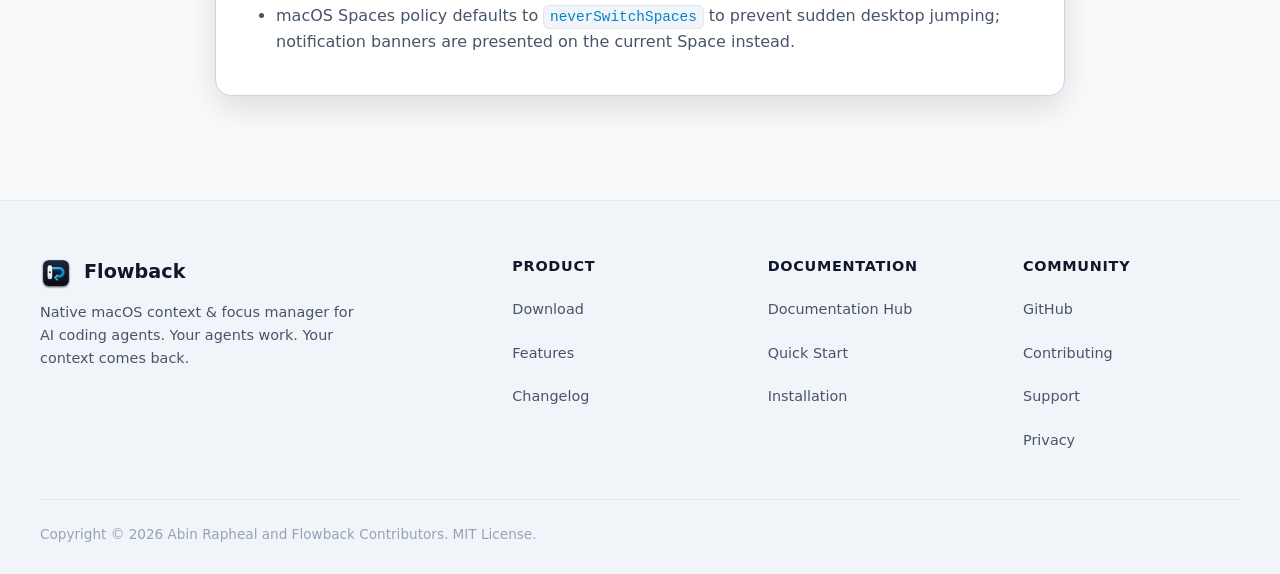
==== commit b8829925: "feat(website): integrate Buy Me a Coffee support page and navigation" ====
--- a/Website/changelog/index.html
+++ b/Website/changelog/index.html
@@ -36,6 +36,7 @@
           <li><a href="./" class="active">Changelog</a></li>
           <li><a href="../privacy/">Privacy</a></li>
           <li><a href="../contributing/">Contributing</a></li>
+          <li><a href="../support/">Support</a></li>
           <li class="mobile-nav-actions">
             <a href="../download/" class="btn btn-primary">⬇️ Download for macOS</a>
             <a href="https://github.com/rapheljr/flowback" class="btn btn-secondary" target="_blank" rel="noopener noreferrer">★ View on GitHub</a>
@@ -156,6 +157,7 @@
         <ul>
           <li><a href="https://github.com/rapheljr/flowback" target="_blank" rel="noopener noreferrer">GitHub</a></li>
           <li><a href="../contributing/">Contributing</a></li>
+          <li><a href="../support/">Support</a></li>
           <li><a href="../privacy/">Privacy</a></li>
         </ul>
       </div>
--- a/Website/css/main.css
+++ b/Website/css/main.css
@@ -387,6 +387,29 @@
   transform: translateY(-1px);
 }
 
+.btn-bmc {
+  background-color: #FFDD00;
+  color: #0D0C22 !important;
+  font-weight: 700;
+  border: 1px solid rgba(0, 0, 0, 0.15);
+  box-shadow: 0 2px 10px rgba(255, 221, 0, 0.3);
+}
+
+.btn-bmc:hover {
+  background-color: #ffd000;
+  color: #0D0C22 !important;
+  box-shadow: 0 4px 18px rgba(255, 221, 0, 0.5);
+  transform: translateY(-1px);
+}
+
+.bmc-icon {
+  width: 20px;
+  height: 20px;
+  vertical-align: middle;
+  display: inline-block;
+  flex-shrink: 0;
+}
+
 .btn-lg {
   padding: 0.85rem 1.75rem;
   font-size: 1.05rem;
@@ -761,6 +784,182 @@
   color: var(--text-muted);
   flex-wrap: wrap;
   gap: 0.75rem;
+}
+
+/* Support Page Styles */
+.support-card-featured {
+  max-width: 900px;
+  margin: 0 auto 3rem auto;
+  padding: clamp(1.5rem, 4vw, 2.75rem);
+  border: 1px solid rgba(255, 221, 0, 0.25);
+  border-radius: var(--radius-lg);
+  background: linear-gradient(180deg, var(--bg-card) 0%, rgba(26, 32, 48, 0.95) 100%);
+  box-shadow: var(--shadow-lg), 0 0 40px rgba(255, 221, 0, 0.08);
+  text-align: center;
+  position: relative;
+  overflow: hidden;
+}
+
+[data-theme="light"] .support-card-featured {
+  border-color: rgba(217, 119, 6, 0.25);
+  background: linear-gradient(180deg, #ffffff 0%, #f8fafc 100%);
+  box-shadow: var(--shadow-lg), 0 0 32px rgba(217, 119, 6, 0.06);
+}
+
+.support-badge {
+  display: inline-flex;
+  align-items: center;
+  gap: 0.5rem;
+  padding: 0.35rem 0.85rem;
+  border-radius: var(--radius-full);
+  background-color: rgba(255, 221, 0, 0.12);
+  border: 1px solid rgba(255, 221, 0, 0.3);
+  color: #fbbf24;
+  font-size: 0.8rem;
+  font-weight: 700;
+  text-transform: uppercase;
+  letter-spacing: 0.08em;
+  margin-bottom: 1.25rem;
+}
+
+[data-theme="light"] .support-badge {
+  background-color: rgba(217, 119, 6, 0.1);
+  border-color: rgba(217, 119, 6, 0.25);
+  color: #b45309;
+}
+
+.support-card-featured h2 {
+  font-size: clamp(1.75rem, 4vw, 2.25rem);
+  margin-bottom: 1rem;
+}
+
+.support-card-featured p.lead {
+  font-size: clamp(1.05rem, 2vw, 1.2rem);
+  max-width: 680px;
+  margin: 0 auto 2rem auto;
+  color: var(--text-secondary);
+}
+
+.support-tiers {
+  display: grid;
+  grid-template-columns: repeat(3, minmax(0, 1fr));
+  gap: clamp(1rem, 2vw, 1.5rem);
+  margin-bottom: 2.5rem;
+  text-align: left;
+}
+
+.support-tier-card {
+  background: var(--bg-secondary);
+  border: 1px solid var(--border-subtle);
+  border-radius: var(--radius-md);
+  padding: 1.5rem;
+  display: flex;
+  flex-direction: column;
+  transition: transform 0.2s ease, border-color 0.2s ease, box-shadow 0.2s ease;
+}
+
+.support-tier-card:hover {
+  border-color: var(--border-bright);
+  transform: translateY(-2px);
+  box-shadow: var(--shadow-md);
+}
+
+.support-tier-badge {
+  font-size: 1.6rem;
+  font-weight: 800;
+  color: var(--text-primary);
+  margin-bottom: 0.25rem;
+}
+
+.support-tier-title {
+  font-size: 1.1rem;
+  font-weight: 700;
+  color: var(--accent-cyan);
+  margin-bottom: 0.5rem;
+}
+
+[data-theme="light"] .support-tier-title {
+  color: var(--accent-blue);
+}
+
+.support-tier-desc {
+  font-size: 0.9rem;
+  color: var(--text-secondary);
+  line-height: 1.5;
+  margin-bottom: 0;
+  flex-grow: 1;
+}
+
+.support-canonical-note {
+  font-size: 0.85rem;
+  color: var(--text-muted);
+  margin-top: 1.5rem;
+  margin-bottom: 0;
+  line-height: 1.5;
+  overflow-wrap: break-word;
+  word-break: break-word;
+}
+
+.support-canonical-note a {
+  overflow-wrap: anywhere;
+  word-break: break-word;
+}
+
+.support-impact-list {
+  list-style: none;
+  display: flex;
+  flex-direction: column;
+  gap: 0.75rem;
+  margin-top: 1rem;
+}
+
+.support-impact-item {
+  display: flex;
+  align-items: flex-start;
+  gap: 0.75rem;
+  font-size: 0.95rem;
+  color: var(--text-secondary);
+}
+
+.support-impact-item .check {
+  color: var(--accent-emerald);
+  font-weight: bold;
+  flex-shrink: 0;
+}
+
+.thank-you-card {
+  max-width: 850px;
+  margin: 0 auto;
+  padding: clamp(2rem, 5vw, 3rem) var(--container-padding);
+  background: var(--bg-card);
+  border: 1px solid var(--border-subtle);
+  border-radius: var(--radius-lg);
+  text-align: center;
+  box-shadow: var(--shadow-md);
+}
+
+.thank-you-icon {
+  font-size: 2.5rem;
+  margin-bottom: 1rem;
+  line-height: 1;
+}
+
+.thank-you-card blockquote {
+  font-size: clamp(1.1rem, 2.5vw, 1.35rem);
+  font-weight: 500;
+  color: var(--text-primary);
+  line-height: 1.6;
+  max-width: 680px;
+  margin: 0 auto 1.5rem auto;
+  border: none;
+  font-style: normal;
+}
+
+.thank-you-author {
+  font-size: 0.95rem;
+  color: var(--text-secondary);
+  font-weight: 600;
+  margin-bottom: 2rem;
 }
 
 /* Responsive Media Queries */
@@ -845,6 +1044,20 @@
   }
 }
 
+/* Compact Header Navigation (1025px - 1180px) */
+@media (min-width: 1025px) and (max-width: 1180px) {
+  .nav-links {
+    gap: 0.85rem;
+  }
+  .nav-links a {
+    font-size: 0.88rem;
+    padding: 0.4rem 0.2rem;
+  }
+  .header-cta.btn-secondary {
+    display: none !important;
+  }
+}
+
 /* Tablet Portrait & Large Mobile Header CTA Adaptation */
 @media (min-width: 681px) and (max-width: 1024px) {
   .header-cta.btn-secondary {
@@ -859,8 +1072,16 @@
   }
 
   .grid-2,
-  .grid-3 {
+  .grid-3,
+  .support-tiers {
     grid-template-columns: 1fr;
+  }
+
+  .card .btn {
+    white-space: normal;
+    text-align: center;
+    max-width: 100%;
+    word-break: break-word;
   }
 
   .footer-container {
@@ -885,6 +1106,13 @@
     width: 100%;
   }
 
+  .support-card-featured .btn-lg,
+  .thank-you-card .btn-lg {
+    width: 100%;
+    white-space: normal;
+    text-align: center;
+  }
+
   .brand span {
     font-size: 1.1rem;
   }
@@ -900,6 +1128,12 @@
   .btn {
     padding: 0.65rem 0.85rem;
     font-size: 0.9rem;
+    white-space: normal;
+    text-align: center;
+  }
+
+  .support-card-featured {
+    padding: 1.25rem 0.75rem;
   }
 }
 
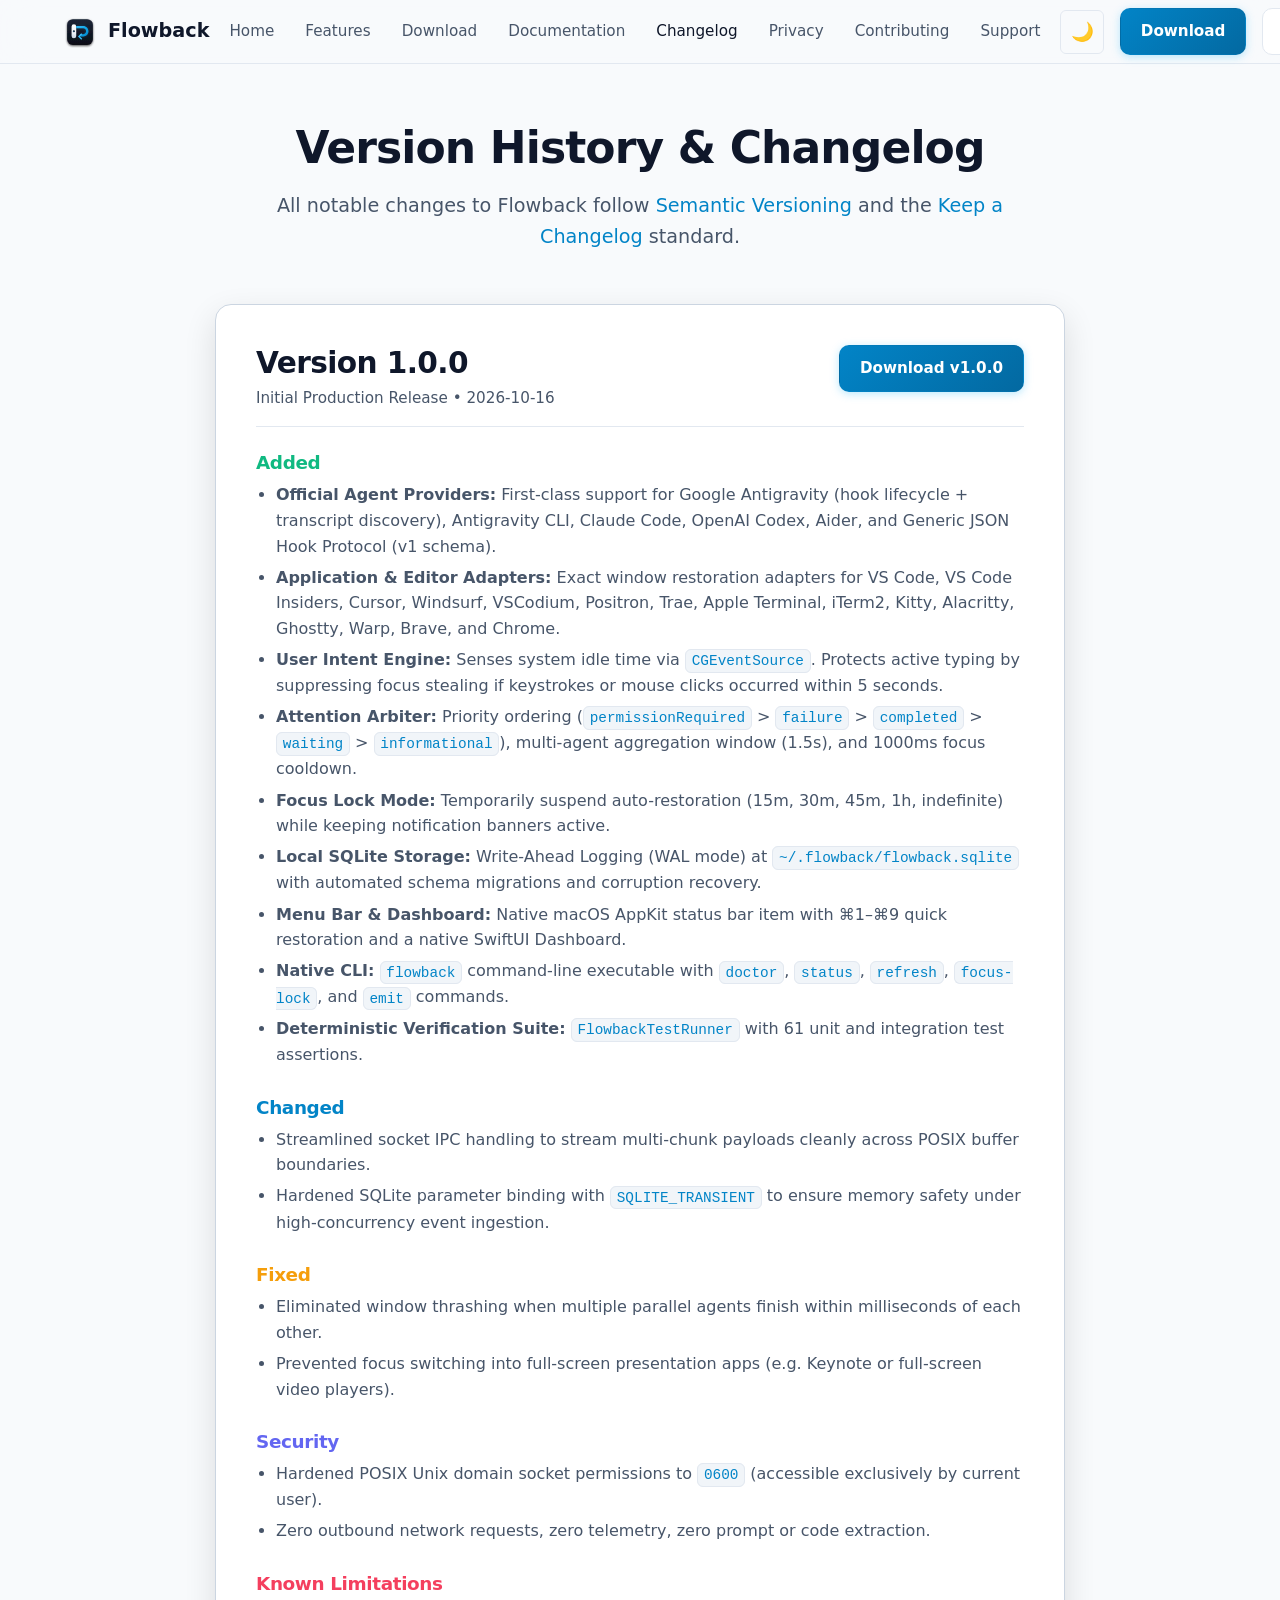
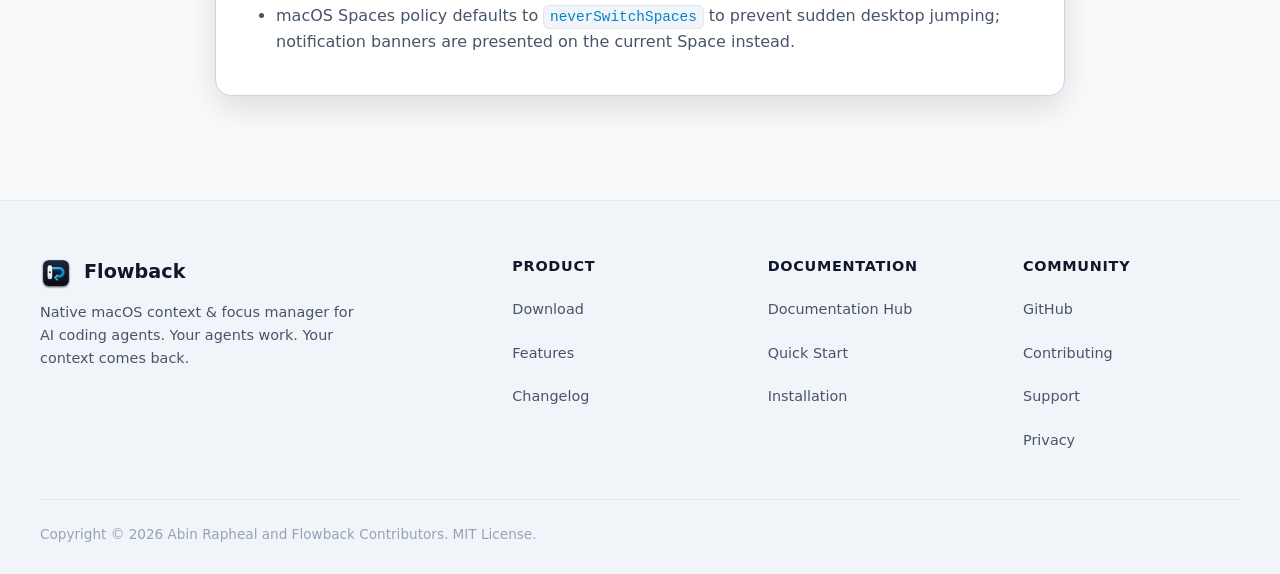
==== commit d7f35849: "docs: update provider matrix, architecture, roadmap, and website for Antigravity CLI" ====
--- a/Website/changelog/index.html
+++ b/Website/changelog/index.html
@@ -76,7 +76,7 @@
         <div>
           <h3 style="color: var(--accent-emerald); font-size: 1.15rem; margin-bottom: 0.5rem;">Added</h3>
           <ul style="margin-left: 1.25rem; color: var(--text-secondary); display: flex; flex-direction: column; gap: 0.35rem;">
-            <li><strong>Official Agent Providers:</strong> First-class support for Google Antigravity (hook lifecycle + transcript discovery), Claude Code, OpenAI Codex, Gemini CLI, Aider, and Generic JSON Hook Protocol (v1 schema).</li>
+            <li><strong>Official Agent Providers:</strong> First-class support for Google Antigravity (hook lifecycle + transcript discovery), Antigravity CLI, Claude Code, OpenAI Codex, Aider, and Generic JSON Hook Protocol (v1 schema).</li>
             <li><strong>Application &amp; Editor Adapters:</strong> Exact window restoration adapters for VS Code, VS Code Insiders, Cursor, Windsurf, VSCodium, Positron, Trae, Apple Terminal, iTerm2, Kitty, Alacritty, Ghostty, Warp, Brave, and Chrome.</li>
             <li><strong>User Intent Engine:</strong> Senses system idle time via <code>CGEventSource</code>. Protects active typing by suppressing focus stealing if keystrokes or mouse clicks occurred within 5 seconds.</li>
             <li><strong>Attention Arbiter:</strong> Priority ordering (<code>permissionRequired</code> &gt; <code>failure</code> &gt; <code>completed</code> &gt; <code>waiting</code> &gt; <code>informational</code>), multi-agent aggregation window (1.5s), and 1000ms focus cooldown.</li>
--- a/Website/css/main.css
+++ b/Website/css/main.css
@@ -922,6 +922,97 @@
 }
 
 .support-impact-item .check {
+  color: var(--accent-emerald);
+  font-weight: bold;
+  flex-shrink: 0;
+}
+
+/* Membership Levels Grid */
+.membership-levels-grid {
+  display: grid;
+  grid-template-columns: repeat(auto-fit, minmax(150px, 1fr));
+  gap: 1rem;
+  margin: 1.5rem 0 2rem 0;
+  text-align: left;
+}
+
+.membership-level-card {
+  background: var(--bg-secondary);
+  border: 1px solid var(--border-subtle);
+  border-radius: var(--radius-md);
+  padding: 1.25rem 1rem;
+  display: flex;
+  flex-direction: column;
+  transition: transform 0.2s ease, border-color 0.2s ease, box-shadow 0.2s ease;
+  min-width: 0;
+}
+
+.membership-level-card:hover {
+  border-color: var(--border-bright);
+  transform: translateY(-2px);
+  box-shadow: var(--shadow-sm);
+}
+
+.membership-level-card.featured-level {
+  border-color: rgba(255, 221, 0, 0.45);
+  background: linear-gradient(180deg, var(--bg-secondary) 0%, rgba(255, 221, 0, 0.04) 100%);
+}
+
+[data-theme="light"] .membership-level-card.featured-level {
+  border-color: rgba(217, 119, 6, 0.4);
+  background: linear-gradient(180deg, #ffffff 0%, rgba(217, 119, 6, 0.04) 100%);
+}
+
+.membership-level-title {
+  font-size: 0.95rem;
+  font-weight: 700;
+  color: var(--text-primary);
+  margin-bottom: 0.25rem;
+}
+
+.membership-level-price {
+  font-size: 1.4rem;
+  font-weight: 800;
+  color: var(--accent-cyan);
+  margin-bottom: 0.15rem;
+  line-height: 1.2;
+}
+
+[data-theme="light"] .membership-level-price {
+  color: var(--accent-blue);
+}
+
+.membership-level-price small {
+  font-size: 0.75rem;
+  font-weight: 500;
+  color: var(--text-secondary);
+}
+
+.membership-level-yearly {
+  font-size: 0.78rem;
+  color: var(--text-muted);
+  margin-bottom: 0.75rem;
+}
+
+.membership-level-benefits {
+  list-style: none;
+  font-size: 0.8rem;
+  color: var(--text-secondary);
+  display: flex;
+  flex-direction: column;
+  gap: 0.4rem;
+  margin-top: auto;
+  padding: 0;
+}
+
+.membership-level-benefits li {
+  display: flex;
+  align-items: flex-start;
+  gap: 0.4rem;
+  line-height: 1.4;
+}
+
+.membership-level-benefits li span.check {
   color: var(--accent-emerald);
   font-weight: bold;
   flex-shrink: 0;
@@ -1073,7 +1164,8 @@
 
   .grid-2,
   .grid-3,
-  .support-tiers {
+  .support-tiers,
+  .membership-levels-grid {
     grid-template-columns: 1fr;
   }
 
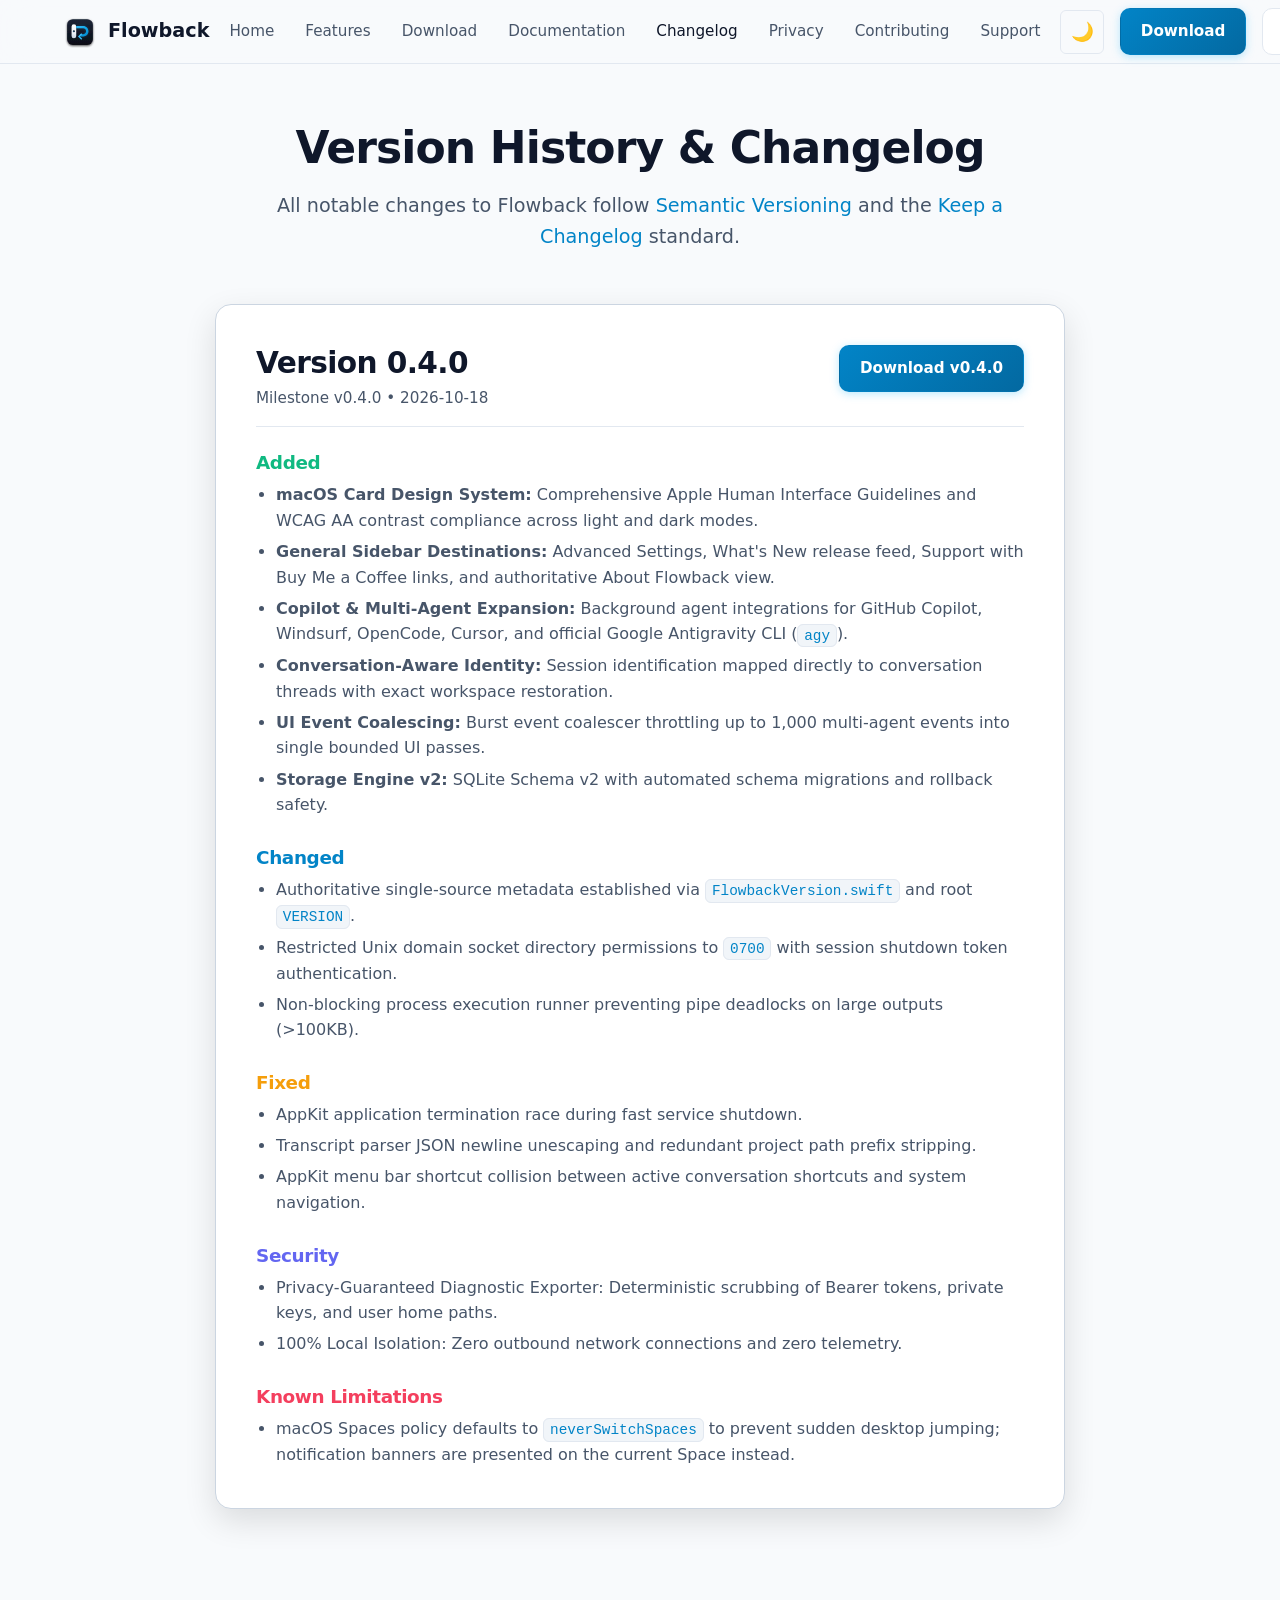
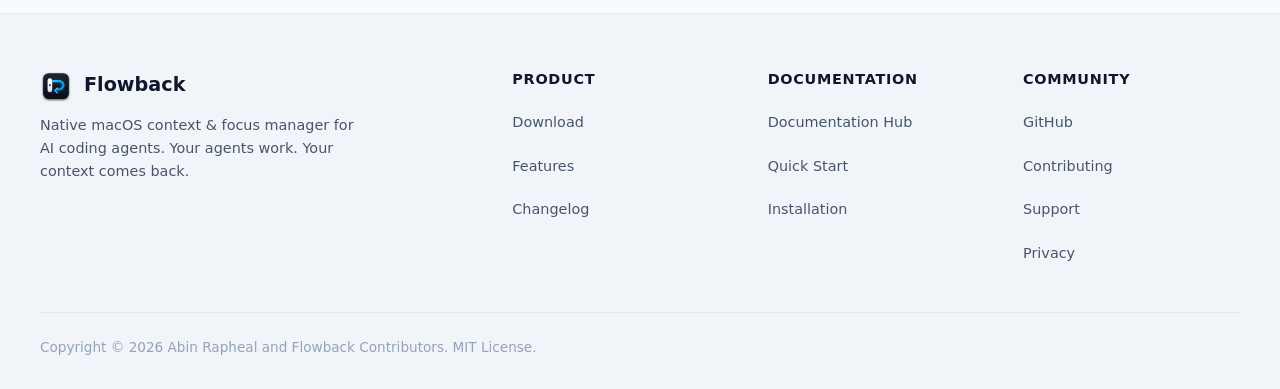
==== commit 584a6781: "chore(release): establish canonical pre-1.0 versioning v0.4.0 and version synchronization guardrails" ====
--- a/Website/changelog/index.html
+++ b/Website/changelog/index.html
@@ -59,15 +59,15 @@
       <p>All notable changes to Flowback follow <a href="https://semver.org/" target="_blank" rel="noopener noreferrer">Semantic Versioning</a> and the <a href="https://keepachangelog.com/" target="_blank" rel="noopener noreferrer">Keep a Changelog</a> standard.</p>
     </div>
 
-    <!-- Release Entry: v1.0.0 -->
+    <!-- Release Entry: v0.4.0 -->
     <article class="card card-featured">
       <div style="display: flex; justify-content: space-between; align-items: baseline; flex-wrap: wrap; gap: 1rem; margin-bottom: 1.5rem; border-bottom: 1px solid var(--border-subtle); padding-bottom: 1rem;">
         <div>
-          <h2 style="margin: 0; font-size: 1.85rem;">Version 1.0.0</h2>
-          <div style="color: var(--text-secondary); font-size: 0.95rem; margin-top: 0.25rem;">Initial Production Release • 2026-10-16</div>
+          <h2 style="margin: 0; font-size: 1.85rem;">Version 0.4.0</h2>
+          <div style="color: var(--text-secondary); font-size: 0.95rem; margin-top: 0.25rem;">Milestone v0.4.0 • 2026-10-18</div>
         </div>
         <div>
-          <a href="../download/" class="btn btn-primary">Download v1.0.0</a>
+          <a href="../download/" class="btn btn-primary">Download v0.4.0</a>
         </div>
       </div>
 
@@ -76,15 +76,12 @@
         <div>
           <h3 style="color: var(--accent-emerald); font-size: 1.15rem; margin-bottom: 0.5rem;">Added</h3>
           <ul style="margin-left: 1.25rem; color: var(--text-secondary); display: flex; flex-direction: column; gap: 0.35rem;">
-            <li><strong>Official Agent Providers:</strong> First-class support for Google Antigravity (hook lifecycle + transcript discovery), Antigravity CLI, Claude Code, OpenAI Codex, Aider, and Generic JSON Hook Protocol (v1 schema).</li>
-            <li><strong>Application &amp; Editor Adapters:</strong> Exact window restoration adapters for VS Code, VS Code Insiders, Cursor, Windsurf, VSCodium, Positron, Trae, Apple Terminal, iTerm2, Kitty, Alacritty, Ghostty, Warp, Brave, and Chrome.</li>
-            <li><strong>User Intent Engine:</strong> Senses system idle time via <code>CGEventSource</code>. Protects active typing by suppressing focus stealing if keystrokes or mouse clicks occurred within 5 seconds.</li>
-            <li><strong>Attention Arbiter:</strong> Priority ordering (<code>permissionRequired</code> &gt; <code>failure</code> &gt; <code>completed</code> &gt; <code>waiting</code> &gt; <code>informational</code>), multi-agent aggregation window (1.5s), and 1000ms focus cooldown.</li>
-            <li><strong>Focus Lock Mode:</strong> Temporarily suspend auto-restoration (15m, 30m, 45m, 1h, indefinite) while keeping notification banners active.</li>
-            <li><strong>Local SQLite Storage:</strong> Write-Ahead Logging (WAL mode) at <code>~/.flowback/flowback.sqlite</code> with automated schema migrations and corruption recovery.</li>
-            <li><strong>Menu Bar &amp; Dashboard:</strong> Native macOS AppKit status bar item with ⌘1–⌘9 quick restoration and a native SwiftUI Dashboard.</li>
-            <li><strong>Native CLI:</strong> <code>flowback</code> command-line executable with <code>doctor</code>, <code>status</code>, <code>refresh</code>, <code>focus-lock</code>, and <code>emit</code> commands.</li>
-            <li><strong>Deterministic Verification Suite:</strong> <code>FlowbackTestRunner</code> with 61 unit and integration test assertions.</li>
+            <li><strong>macOS Card Design System:</strong> Comprehensive Apple Human Interface Guidelines and WCAG AA contrast compliance across light and dark modes.</li>
+            <li><strong>General Sidebar Destinations:</strong> Advanced Settings, What's New release feed, Support with Buy Me a Coffee links, and authoritative About Flowback view.</li>
+            <li><strong>Copilot &amp; Multi-Agent Expansion:</strong> Background agent integrations for GitHub Copilot, Windsurf, OpenCode, Cursor, and official Google Antigravity CLI (<code>agy</code>).</li>
+            <li><strong>Conversation-Aware Identity:</strong> Session identification mapped directly to conversation threads with exact workspace restoration.</li>
+            <li><strong>UI Event Coalescing:</strong> Burst event coalescer throttling up to 1,000 multi-agent events into single bounded UI passes.</li>
+            <li><strong>Storage Engine v2:</strong> SQLite Schema v2 with automated schema migrations and rollback safety.</li>
           </ul>
         </div>
 
@@ -92,8 +89,9 @@
         <div>
           <h3 style="color: var(--accent-cyan); font-size: 1.15rem; margin-bottom: 0.5rem;">Changed</h3>
           <ul style="margin-left: 1.25rem; color: var(--text-secondary); display: flex; flex-direction: column; gap: 0.35rem;">
-            <li>Streamlined socket IPC handling to stream multi-chunk payloads cleanly across POSIX buffer boundaries.</li>
-            <li>Hardened SQLite parameter binding with <code>SQLITE_TRANSIENT</code> to ensure memory safety under high-concurrency event ingestion.</li>
+            <li>Authoritative single-source metadata established via <code>FlowbackVersion.swift</code> and root <code>VERSION</code>.</li>
+            <li>Restricted Unix domain socket directory permissions to <code>0700</code> with session shutdown token authentication.</li>
+            <li>Non-blocking process execution runner preventing pipe deadlocks on large outputs (&gt;100KB).</li>
           </ul>
         </div>
 
@@ -101,8 +99,9 @@
         <div>
           <h3 style="color: var(--accent-amber); font-size: 1.15rem; margin-bottom: 0.5rem;">Fixed</h3>
           <ul style="margin-left: 1.25rem; color: var(--text-secondary); display: flex; flex-direction: column; gap: 0.35rem;">
-            <li>Eliminated window thrashing when multiple parallel agents finish within milliseconds of each other.</li>
-            <li>Prevented focus switching into full-screen presentation apps (e.g. Keynote or full-screen video players).</li>
+            <li>AppKit application termination race during fast service shutdown.</li>
+            <li>Transcript parser JSON newline unescaping and redundant project path prefix stripping.</li>
+            <li>AppKit menu bar shortcut collision between active conversation shortcuts and system navigation.</li>
           </ul>
         </div>
 
@@ -110,8 +109,8 @@
         <div>
           <h3 style="color: var(--accent-indigo); font-size: 1.15rem; margin-bottom: 0.5rem;">Security</h3>
           <ul style="margin-left: 1.25rem; color: var(--text-secondary); display: flex; flex-direction: column; gap: 0.35rem;">
-            <li>Hardened POSIX Unix domain socket permissions to <code>0600</code> (accessible exclusively by current user).</li>
-            <li>Zero outbound network requests, zero telemetry, zero prompt or code extraction.</li>
+            <li>Privacy-Guaranteed Diagnostic Exporter: Deterministic scrubbing of Bearer tokens, private keys, and user home paths.</li>
+            <li>100% Local Isolation: Zero outbound network connections and zero telemetry.</li>
           </ul>
         </div>
 
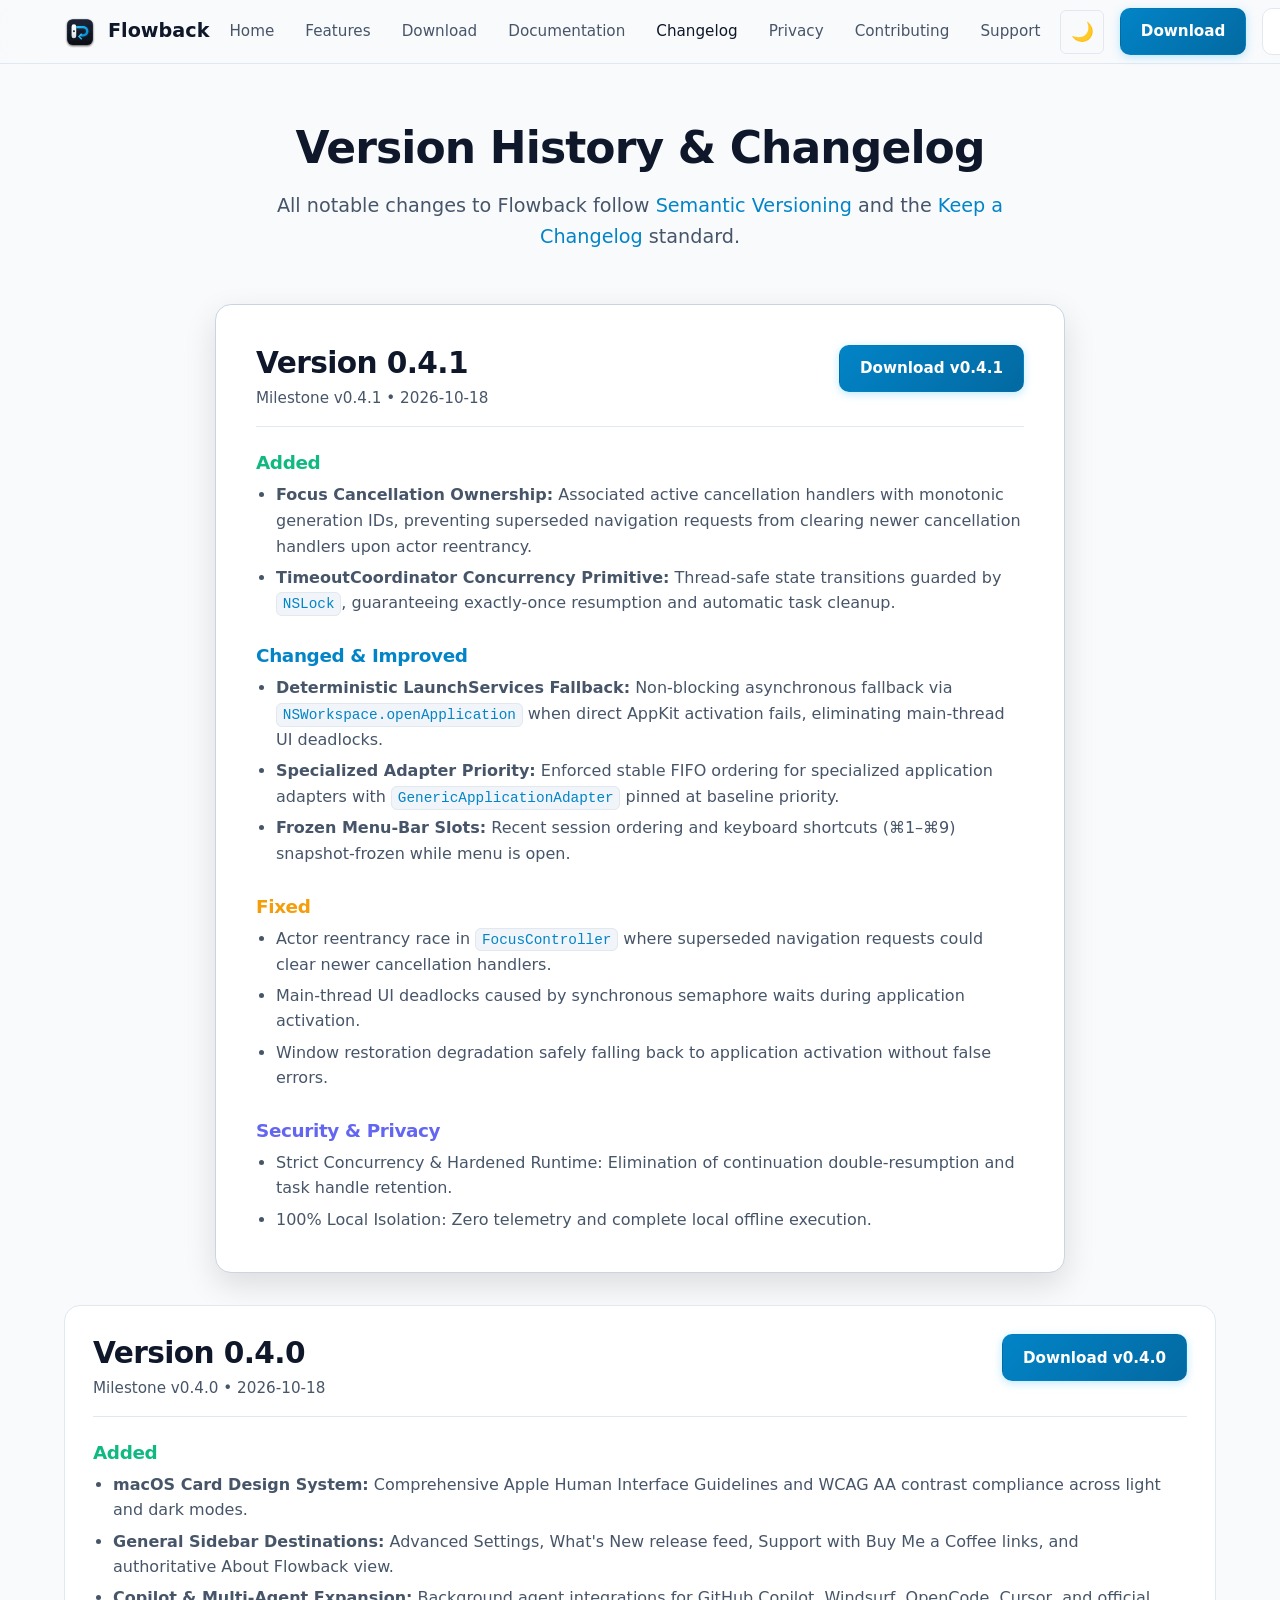
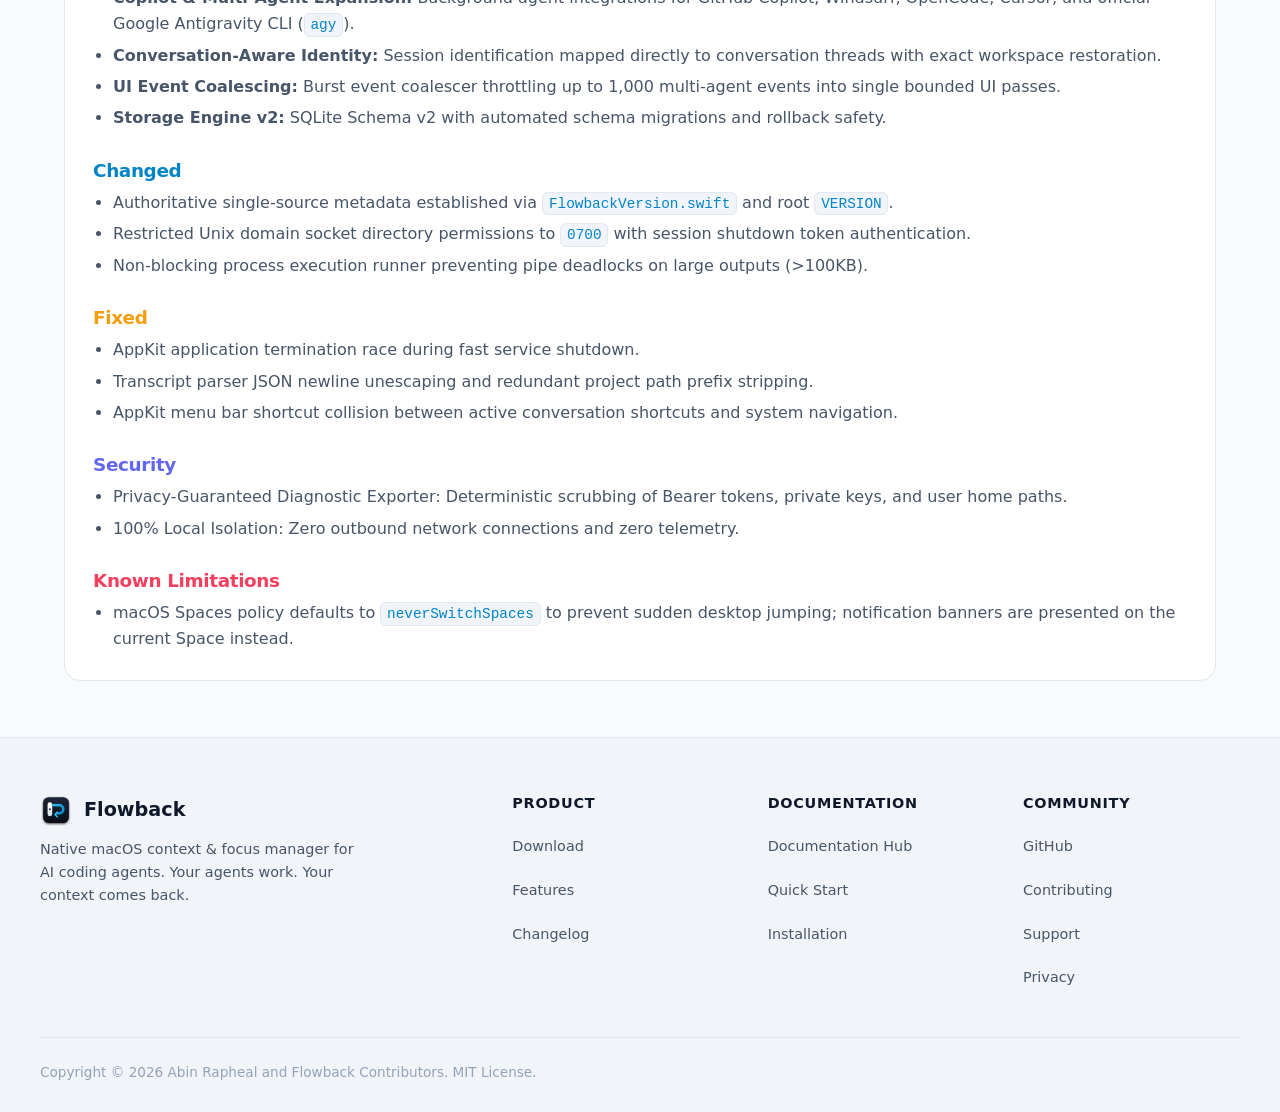
==== commit b8ddd076: "website: update release changelog, download metadata, and badges for v0.4.1 - Add Version 0.4.1 rele" ====
--- a/Website/changelog/index.html
+++ b/Website/changelog/index.html
@@ -59,8 +59,61 @@
       <p>All notable changes to Flowback follow <a href="https://semver.org/" target="_blank" rel="noopener noreferrer">Semantic Versioning</a> and the <a href="https://keepachangelog.com/" target="_blank" rel="noopener noreferrer">Keep a Changelog</a> standard.</p>
     </div>
 
+    <!-- Release Entry: v0.4.1 -->
+    <article class="card card-featured" style="margin-bottom: 2rem;">
+      <div style="display: flex; justify-content: space-between; align-items: baseline; flex-wrap: wrap; gap: 1rem; margin-bottom: 1.5rem; border-bottom: 1px solid var(--border-subtle); padding-bottom: 1rem;">
+        <div>
+          <h2 style="margin: 0; font-size: 1.85rem;">Version 0.4.1</h2>
+          <div style="color: var(--text-secondary); font-size: 0.95rem; margin-top: 0.25rem;">Milestone v0.4.1 • 2026-10-18</div>
+        </div>
+        <div>
+          <a href="../download/" class="btn btn-primary">Download v0.4.1</a>
+        </div>
+      </div>
+
+      <div style="display: flex; flex-direction: column; gap: 1.75rem;">
+        <!-- Added -->
+        <div>
+          <h3 style="color: var(--accent-emerald); font-size: 1.15rem; margin-bottom: 0.5rem;">Added</h3>
+          <ul style="margin-left: 1.25rem; color: var(--text-secondary); display: flex; flex-direction: column; gap: 0.35rem;">
+            <li><strong>Focus Cancellation Ownership:</strong> Associated active cancellation handlers with monotonic generation IDs, preventing superseded navigation requests from clearing newer cancellation handlers upon actor reentrancy.</li>
+            <li><strong>TimeoutCoordinator Concurrency Primitive:</strong> Thread-safe state transitions guarded by <code>NSLock</code>, guaranteeing exactly-once resumption and automatic task cleanup.</li>
+          </ul>
+        </div>
+
+        <!-- Changed & Improved -->
+        <div>
+          <h3 style="color: var(--accent-cyan); font-size: 1.15rem; margin-bottom: 0.5rem;">Changed &amp; Improved</h3>
+          <ul style="margin-left: 1.25rem; color: var(--text-secondary); display: flex; flex-direction: column; gap: 0.35rem;">
+            <li><strong>Deterministic LaunchServices Fallback:</strong> Non-blocking asynchronous fallback via <code>NSWorkspace.openApplication</code> when direct AppKit activation fails, eliminating main-thread UI deadlocks.</li>
+            <li><strong>Specialized Adapter Priority:</strong> Enforced stable FIFO ordering for specialized application adapters with <code>GenericApplicationAdapter</code> pinned at baseline priority.</li>
+            <li><strong>Frozen Menu-Bar Slots:</strong> Recent session ordering and keyboard shortcuts (⌘1–⌘9) snapshot-frozen while menu is open.</li>
+          </ul>
+        </div>
+
+        <!-- Fixed -->
+        <div>
+          <h3 style="color: var(--accent-amber); font-size: 1.15rem; margin-bottom: 0.5rem;">Fixed</h3>
+          <ul style="margin-left: 1.25rem; color: var(--text-secondary); display: flex; flex-direction: column; gap: 0.35rem;">
+            <li>Actor reentrancy race in <code>FocusController</code> where superseded navigation requests could clear newer cancellation handlers.</li>
+            <li>Main-thread UI deadlocks caused by synchronous semaphore waits during application activation.</li>
+            <li>Window restoration degradation safely falling back to application activation without false errors.</li>
+          </ul>
+        </div>
+
+        <!-- Security -->
+        <div>
+          <h3 style="color: var(--accent-indigo); font-size: 1.15rem; margin-bottom: 0.5rem;">Security &amp; Privacy</h3>
+          <ul style="margin-left: 1.25rem; color: var(--text-secondary); display: flex; flex-direction: column; gap: 0.35rem;">
+            <li>Strict Concurrency &amp; Hardened Runtime: Elimination of continuation double-resumption and task handle retention.</li>
+            <li>100% Local Isolation: Zero telemetry and complete local offline execution.</li>
+          </ul>
+        </div>
+      </div>
+    </article>
+
     <!-- Release Entry: v0.4.0 -->
-    <article class="card card-featured">
+    <article class="card">
       <div style="display: flex; justify-content: space-between; align-items: baseline; flex-wrap: wrap; gap: 1rem; margin-bottom: 1.5rem; border-bottom: 1px solid var(--border-subtle); padding-bottom: 1rem;">
         <div>
           <h2 style="margin: 0; font-size: 1.85rem;">Version 0.4.0</h2>
